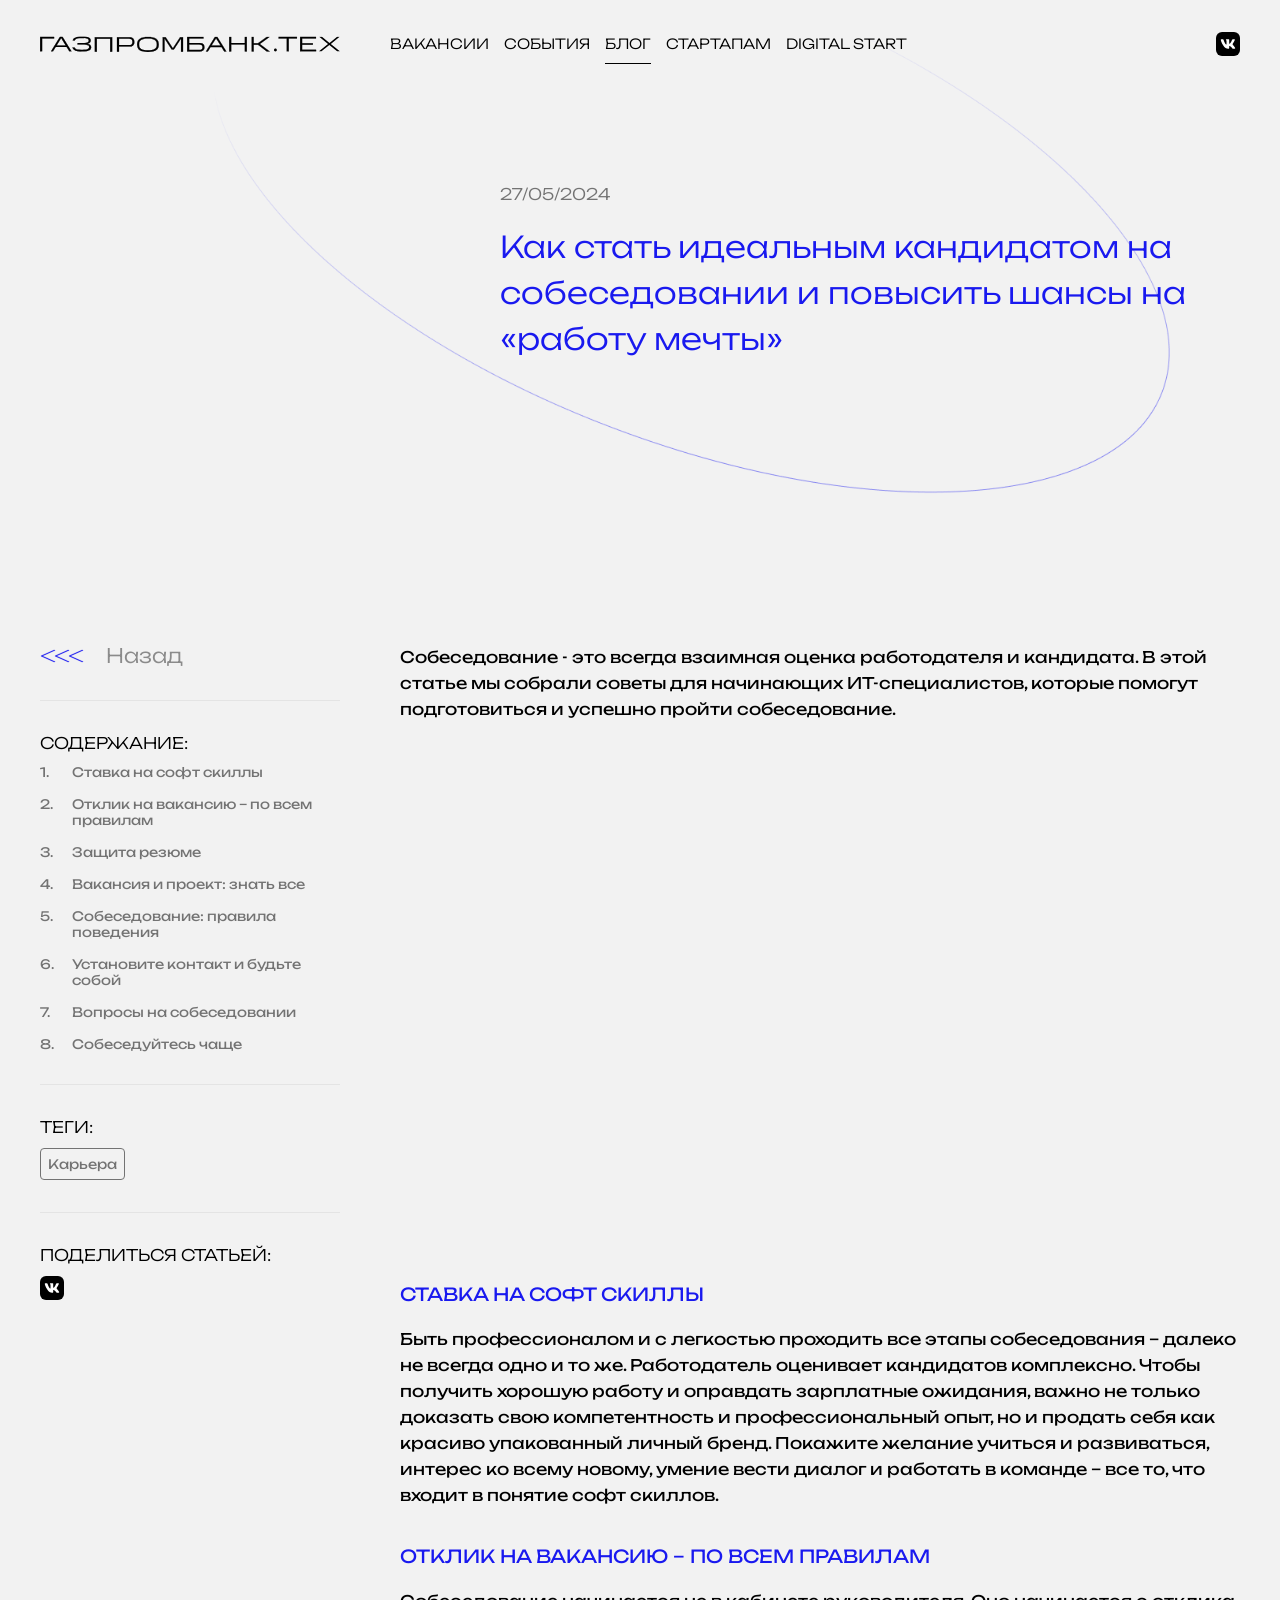
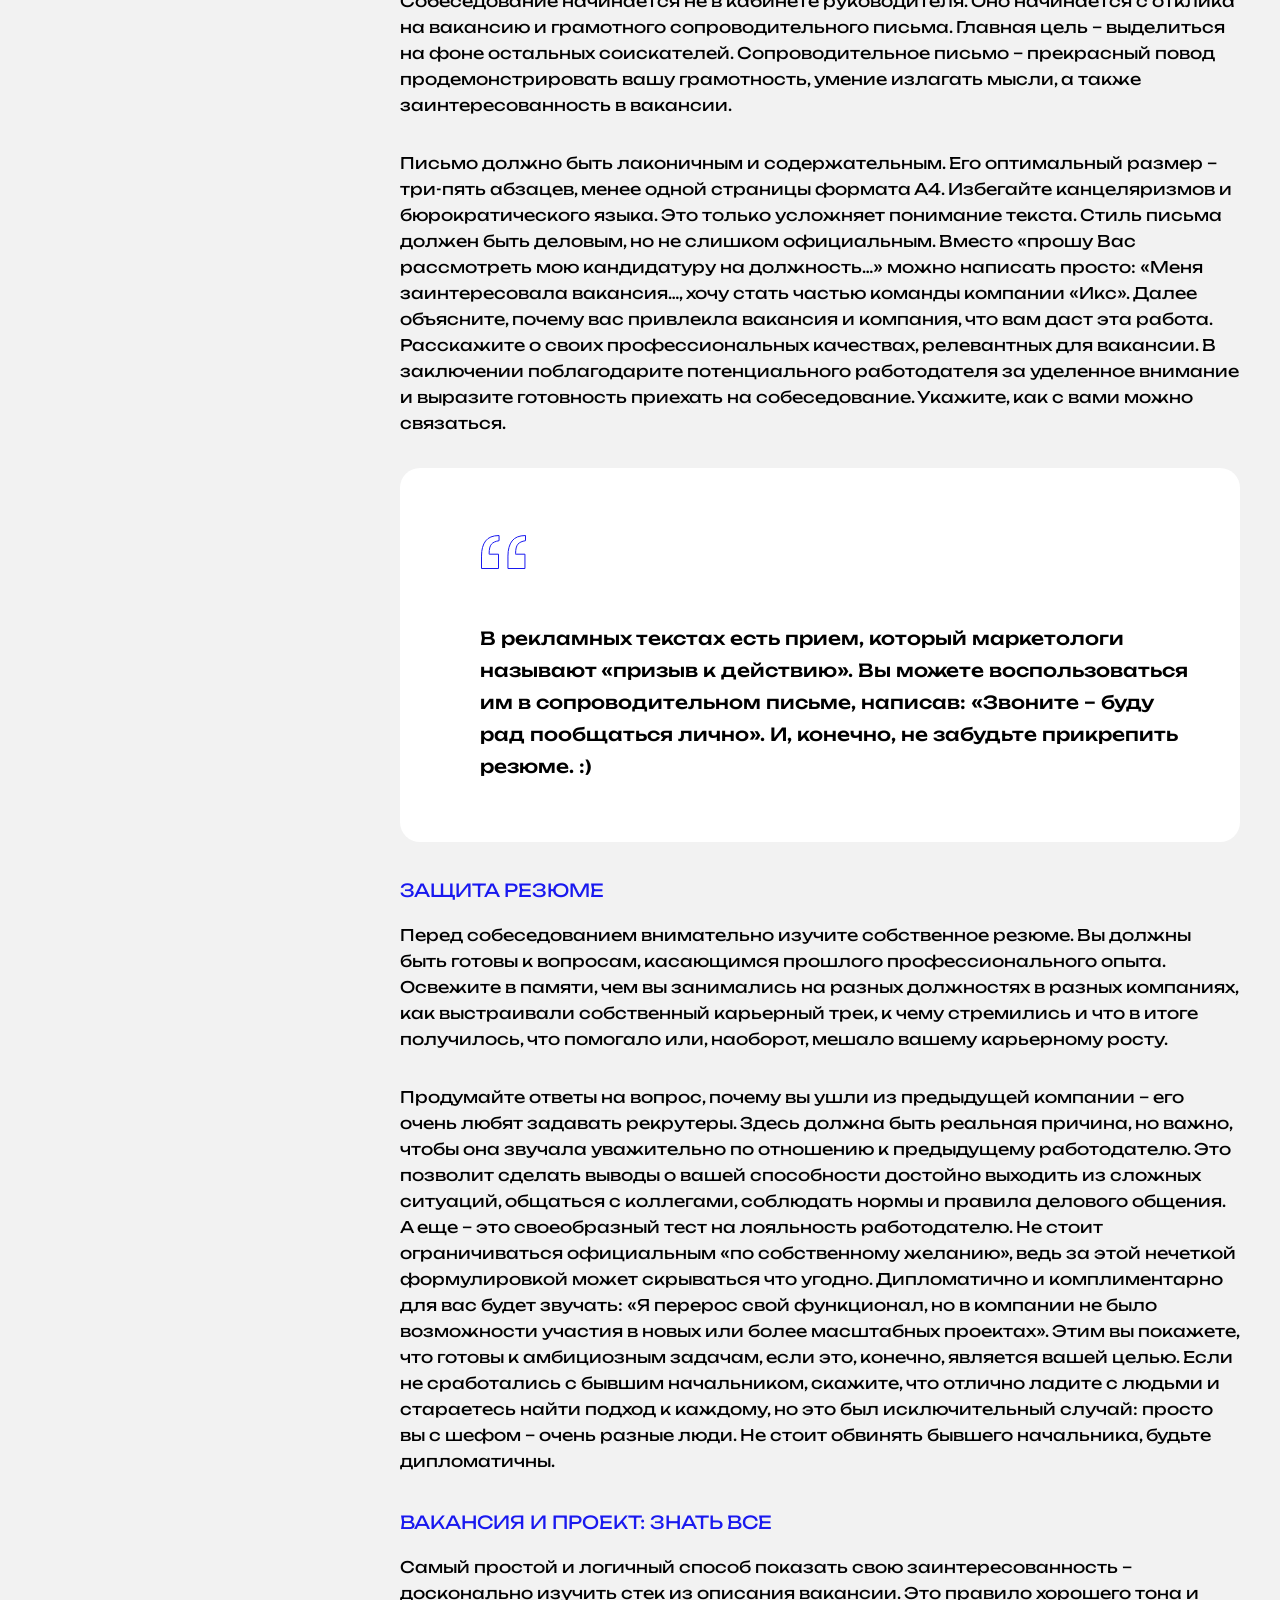
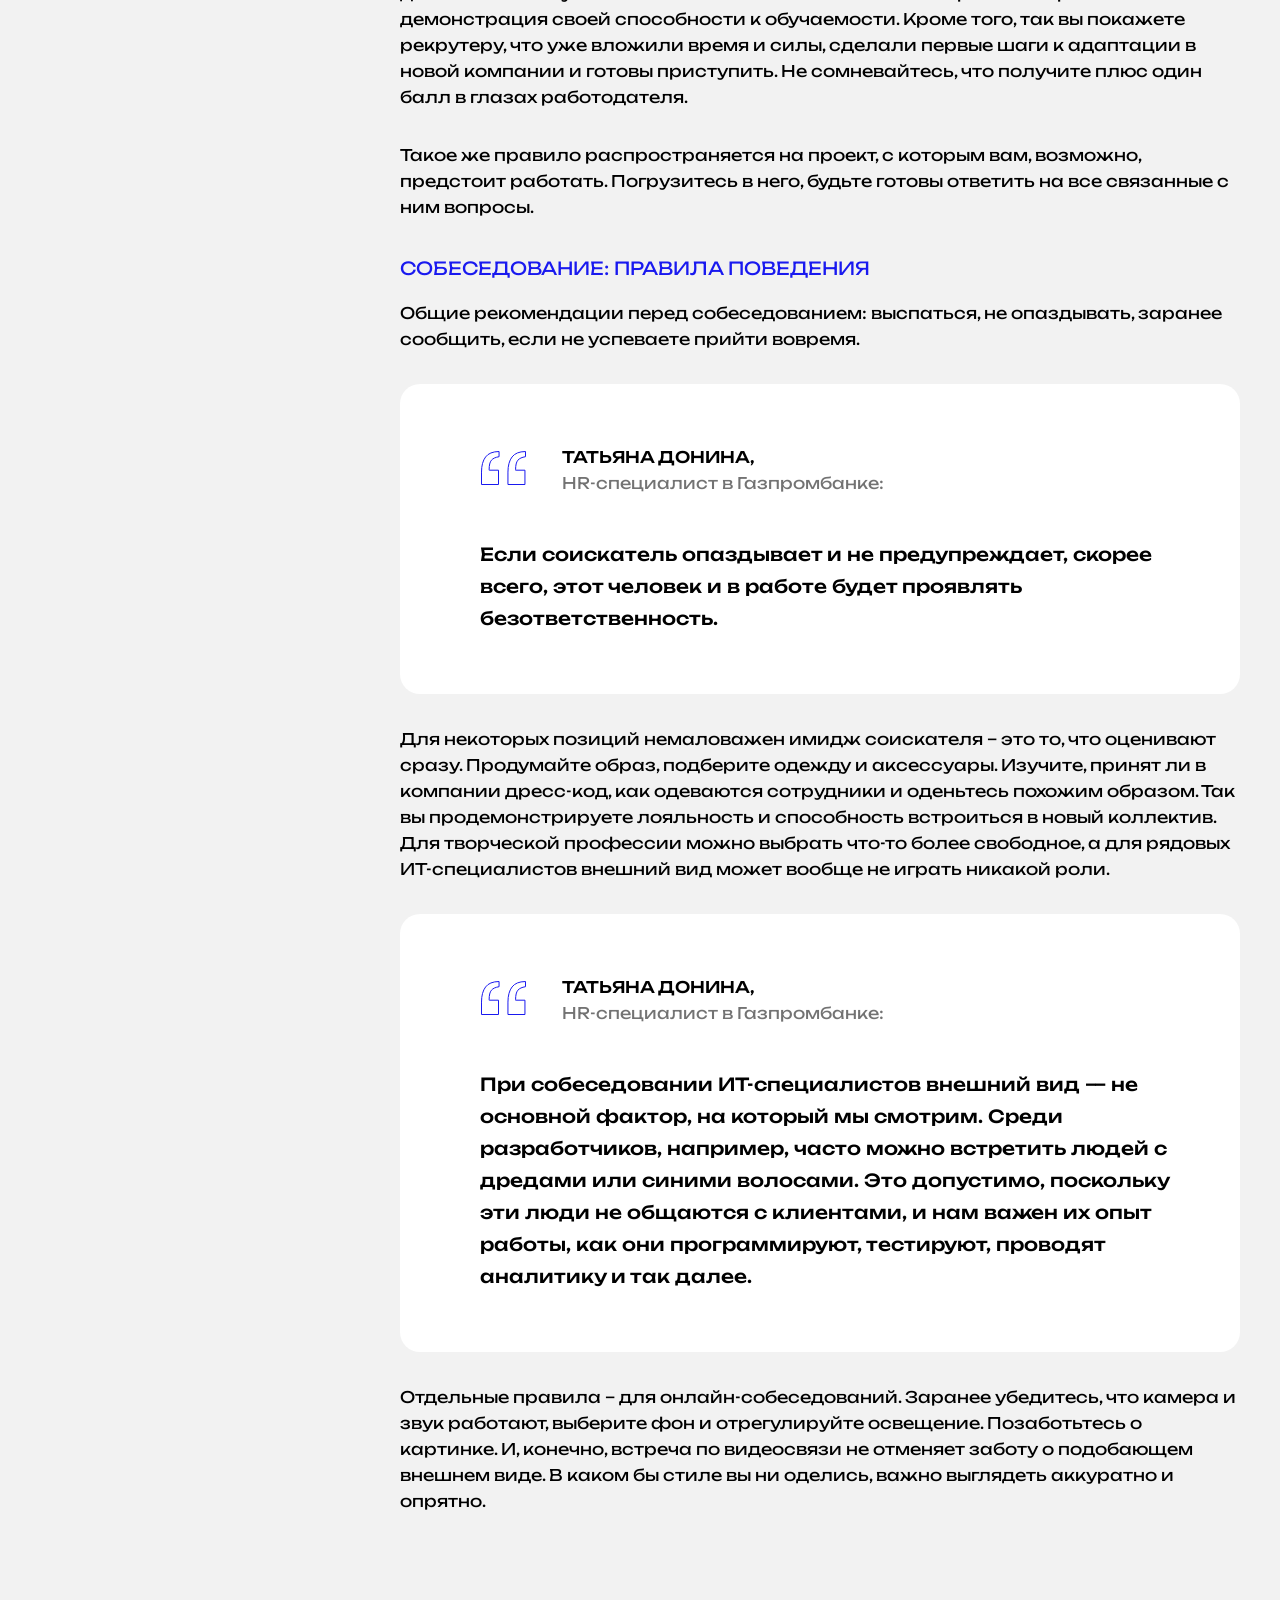
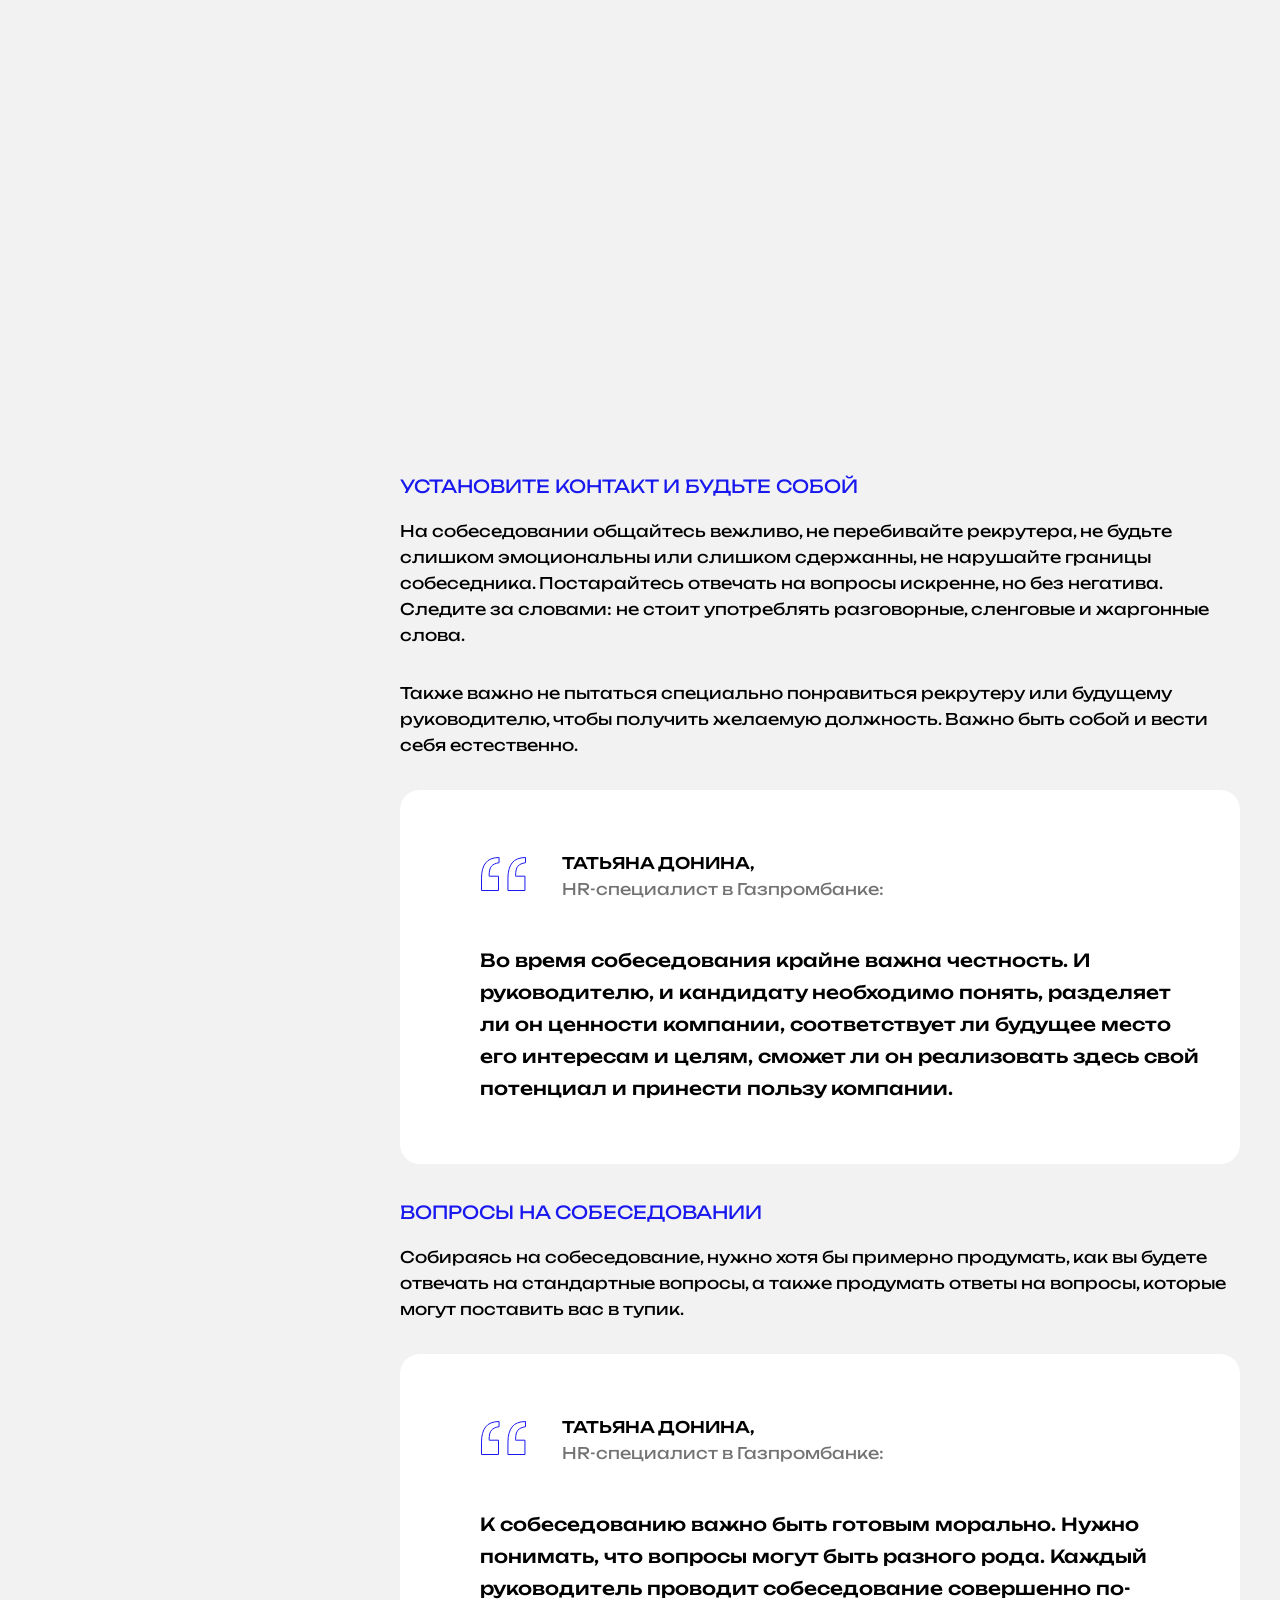
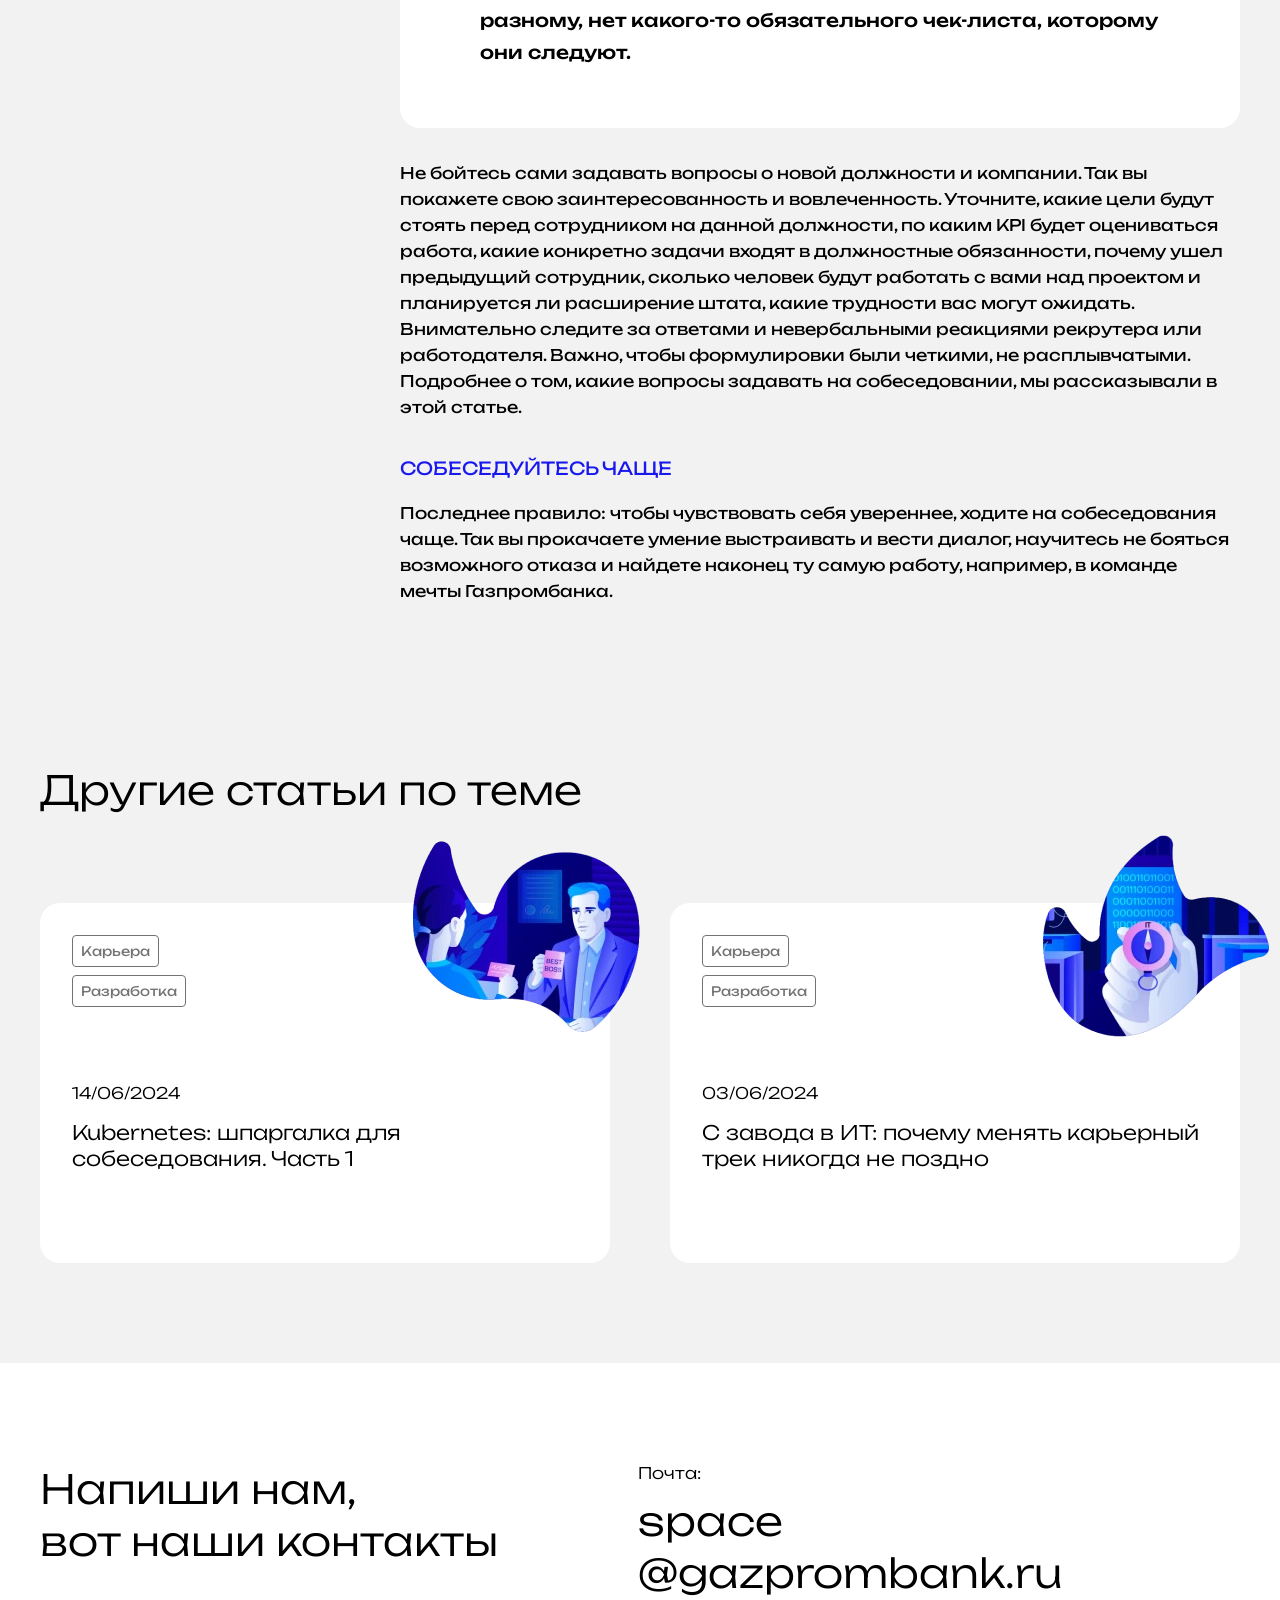
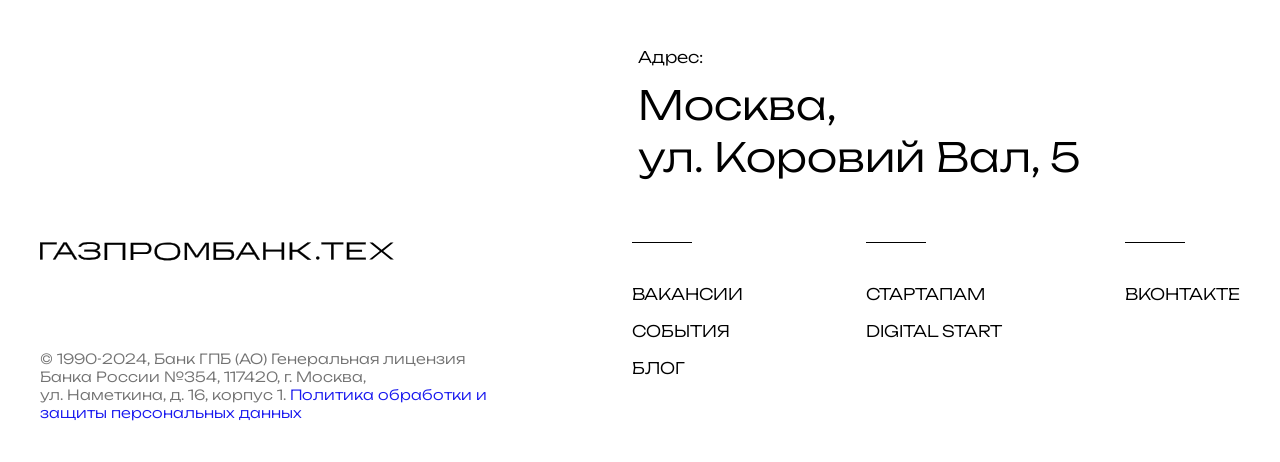
==== article.html @ f8b98b83 "first commit" ====
<!DOCTYPE html>
<html lang="ru">

<head>
  <meta charset="UTF-8">
  <meta name="viewport" content="width=device-width, initial-scale=1.0">
  <meta http-equiv="X-UA-Compatible" content="ie=edge">
  <link rel="stylesheet" href="css/style.css">
  <link rel="icon" type="image/png" href="favicon/favicon-96x96.png" sizes="96x96" />
  <link rel="icon" type="image/svg+xml" href="favicon/favicon.svg" />
  <link rel="shortcut icon" href="favicon/favicon.ico" />
  <link rel="apple-touch-icon" sizes="180x180" href="favicon/apple-touch-icon.png" />
  <meta name="apple-mobile-web-app-title" content="MyWebSite" />
  <link rel="manifest" href="site.webmanifest" />
  <link rel="preload" href="fonts/Unbounded-Light.woff" as="font" crossorigin="anonymous">
  <link rel="preload" href="fonts/Unbounded-Light.woff2" as="font" crossorigin="anonymous">
  <link rel="preload" href="fonts/Unbounded-Medium.woff" as="font" crossorigin="anonymous">
  <link rel="preload" href="fonts/Unbounded-Medium.woff2" as="font" crossorigin="anonymous">
  <link rel="preload" href="fonts/Unbounded-Regular.woff" as="font" crossorigin="anonymous">
  <link rel="preload" href="fonts/Unbounded-Regular.woff2" as="font" crossorigin="anonymous">
  <title>Как стать идеальным кандидатом на собеседовании - Газпромбанк.Тех</title>
</head>

<body>
  <header class="header">
    <div class="container">
      <div class="header__wrapper">
        <a class="header__logo" href="#">
          <svg class="header__logo-icon" width="354" height="19" aria-hidden="true">
            <use xlink:href="images/sprite.svg#icon-logo-header"></use>
          </svg>
        </a>
        <button class="header__burger burger">
          <svg width="32" height="32" aria-hidden="true">
            <use xlink:href="images/sprite.svg#icon-burger"></use>
          </svg>
        </button>
        <nav class="main-nav">
          <ul class="main-nav__list">
            <li class="main-nav__item">
              <a class="main-nav__link" href="#">Вакансии</a>
            </li>
            <li class="main-nav__item">
              <a class="main-nav__link" href="#">события</a>
            </li>
            <li class="main-nav__item">
              <a class="main-nav__link main-nav__link--active" href="index.html">блог</a>
            </li>
            <li class="main-nav__item">
              <a class="main-nav__link" href="#">стартапам</a>
            </li>
            <li class="main-nav__item">
              <a class="main-nav__link" href="#">digital start</a>
            </li>
          </ul>
        </nav>
        <ul class="header__social">
          <li class="header__social-item">
            <a class="header__social-link" href="#" aria-label="Ссылка на VK">
              <svg width="24" height="24" aria-hidden="true">
                <use xlink:href="images/sprite.svg#icon-vk"></use>
              </svg>
            </a>
          </li>
        </ul>
      </div>
    </div>
  </header>
  <main>
    <section class="article-hero">
      <div class="article-hero__decor">
        <picture>
          <source media="(max-width: 767px)" srcset="images/article-decor-mobile.png">
          <source media="(max-width: 1023px)" srcset="images/article-decor-tablet.png">
          <img class="article-hero__decor-img" src="images/article-decor.png" width="1214" height="577"
            alt="Декоративный элемент">
        </picture>
      </div>
      <div class="container">
        <div class="article-hero__wrapper">
          <a class="article-hero__back link-back" href="#">
            <svg class="link-back__icon" width="46" height="14" aria-hidden="true">
              <use xlink:href="images/sprite.svg#icon-arrow-left"></use>
            </svg>
            <span class="link-back__text">Назад</span>
          </a>
          <div class="article-hero__picture">
            <picture>
              <source type="image/webp" media="(max-width: 767px)"
                srcset="images/article-hero-mobile.webp 1x, images/article-hero-mobile@2x.webp 2x">
              <source type="image/webp" media="(max-width: 1023px)"
                srcset="images/article-hero-tablet.webp 1x, images/article-hero-tablet@2x.webp 2x">
              <source type="image/webp" srcset="images/article-hero.webp 1x, images/article-hero@2x.webp 2x">
              <source media="(max-width: 767px)"
                srcset="images/article-hero-mobile.png 1x, images/article-hero-mobile@2x.png 2x">
              <source media="(max-width: 1023px)"
                srcset="images/article-hero-tablet.png 1x, images/article-hero-tablet@2x.png 2x">
              <img class="article-hero__img" src="images/article-hero.png" srcset="images/article-hero@2x.png 2x"
                height="440" width="440" alt="Иллюстрация новости">
            </picture>
          </div>
          <div class="article-hero__info">
            <span class="article-hero__date">27/05/2024</span>
            <h1 class="article-hero__title">Как стать идеальным кандидатом на собеседовании и повысить шансы на «работу
              мечты»</h1>
          </div>
        </div>
      </div>
    </section>
    <section class="article">
      <h2 class="visually-hidden">Как стать идеальным кандидатом на собеседовании и повысить шансы на «работу мечты»
      </h2>
      <div class="container">
        <div class="article__wrapper">
          <aside class="article-aside">
            <a class="article-aside__back link-back" href="index.html">
              <svg class="link-back__icon" width="46" height="14" aria-hidden="true">
                <use xlink:href="images/sprite.svg#icon-arrow-left"></use>
              </svg>
              <span class="link-back__text">Назад</span>
            </a>
            <h2 class="article-aside__title article-aside__title--tablet-none">Содержание:</h2>
            <ul class="article-aside__list">
              <li class="article-aside__item">
                <a href="#soft-skills" class="article-aside__link">Ставка на софт скиллы</a>
              </li>
              <li class="article-aside__item">
                <a href="#response" class="article-aside__link">Отклик на вакансию – по всем правилам</a>
              </li>
              <li class="article-aside__item">
                <a href="#resume" class="article-aside__link">Защита резюме</a>
              </li>
              <li class="article-aside__item">
                <a href="#vacancy" class="article-aside__link">Вакансия и проект: знать все</a>
              </li>
              <li class="article-aside__item">
                <a href="#interview" class="article-aside__link">Собеседование: правила поведения</a>
              </li>
              <li class="article-aside__item">
                <a href="#contact" class="article-aside__link">Установите контакт и будьте собой</a>
              </li>
              <li class="article-aside__item">
                <a href="#questions" class="article-aside__link">Вопросы на собеседовании</a>
              </li>
              <li class="article-aside__item">
                <a href="#more" class="article-aside__link">Собеседуйтесь чаще</a>
              </li>
            </ul>
            <div class="article-aside__inner">
              <h2 class="article-aside__title">ТЕГИ:</h2>
              <ul class="article-aside__tags">
                <li class="article-aside__tag-item">
                  <span class="article-aside__tag">Карьера</span>
                </li>
              </ul>
            </div>
            <div class="article-aside__inner">
              <h2 class="article-aside__title">ПОДЕЛИТЬСЯ СТАТЬЕЙ:</h2>
              <ul class="article-aside__social">
                <li class="article-aside__social-item">
                  <a href="#" class="article-aside__social-link" aria-label="Ссылка на ВК">
                    <svg width="24" height="24" aria-hidden="true">
                      <use xlink:href="images/sprite.svg#icon-vk"></use>
                    </svg>
                  </a>
                </li>
              </ul>
            </div>
          </aside>
          <div class="article__text-block">
            <p class="article__text">Собеседование - это всегда взаимная оценка работодателя и кандидата. В этой статье
              мы собрали советы для начинающих ИТ-специалистов, которые помогут подготовиться и успешно пройти
              собеседование.</p>
            <picture>
              <source media="(max-width: 767px)"
                srcset="images/article-img-1-mobile.jpg 1x, images/article-img-1-mobile@2x.jpg 2x">
              <source media="(max-width: 1023px)"
                srcset="images/article-img-1-tablet.jpg 1x, images/article-img-1-tablet@2x.jpg 2x">
              <img class="article__img" src="images/article-img-1.jpg" srcset="images/article-img-1@2x.jpg 2x"
                height="820" width="440" alt="Иллюстрация новости">
            </picture>
            <h2 class="article__heading" id="soft-skills">Ставка на софт скиллы</h2>
            <p class="article__text">Быть профессионалом и с легкостью проходить все этапы собеседования – далеко не
              всегда одно и то же. Работодатель оценивает кандидатов комплексно. Чтобы получить хорошую работу и
              оправдать зарплатные ожидания, важно не только доказать свою компетентность и профессиональный опыт, но и
              продать себя как красиво упакованный личный бренд. Покажите желание учиться и развиваться, интерес ко
              всему новому, умение вести диалог и работать в команде – все то, что входит в понятие софт скиллов.</p>
            <h2 class="article__heading" id="response">Отклик на вакансию – по всем правилам</h2>
            <p class="article__text">Собеседование начинается не в кабинете руководителя. Оно начинается с отклика на
              вакансию и грамотного сопроводительного письма. Главная цель – выделиться на фоне остальных соискателей.
              Сопроводительное письмо – прекрасный повод продемонстрировать вашу грамотность, умение излагать мысли, а
              также заинтересованность в вакансии.</p>
            <p class="article__text">Письмо должно быть лаконичным и содержательным. Его оптимальный размер – три-пять
              абзацев, менее одной страницы формата А4. Избегайте канцеляризмов и бюрократического языка. Это только
              усложняет понимание текста. Стиль письма должен быть деловым, но не слишком официальным. Вместо «прошу Вас
              рассмотреть мою кандидатуру на должность…» можно написать просто: «Меня заинтересовала вакансия…, хочу
              стать частью команды компании «Икс». Далее объясните, почему вас привлекла вакансия и компания, что вам
              даст эта работа. Расскажите о своих профессиональных качествах, релевантных для вакансии. В заключении
              поблагодарите потенциального работодателя за уделенное внимание и выразите готовность приехать на
              собеседование. Укажите, как с вами можно связаться.</p>
            <blockquote class="article__blockquote">
              <div class="article__blockquote-inner">
                <svg class="article__blockquote-icon" width="48" height="48" aria-hidden="true">
                  <use xlink:href="images/sprite.svg#icon-quote"></use>
                </svg>
              </div>
              <p class="article__blockquote-text">В рекламных текстах есть прием, который маркетологи называют «призыв к
                действию». Вы можете воспользоваться им в сопроводительном письме, написав: «Звоните – буду рад
                пообщаться лично». И, конечно, не забудьте прикрепить резюме. :)</p>
            </blockquote>
            <h2 class="article__heading" id="resume">Защита резюме</h2>
            <p class="article__text">Перед собеседованием внимательно изучите собственное резюме. Вы должны быть готовы
              к вопросам, касающимся прошлого профессионального опыта. Освежите в памяти, чем вы занимались на разных
              должностях в разных компаниях, как выстраивали собственный карьерный трек, к чему стремились и что в итоге
              получилось, что помогало или, наоборот, мешало вашему карьерному росту.</p>
            <p class="article__text">Продумайте ответы на вопрос, почему вы ушли из предыдущей компании – его очень
              любят задавать рекрутеры. Здесь должна быть реальная причина, но важно, чтобы она звучала уважительно по
              отношению к предыдущему работодателю. Это позволит сделать выводы о вашей способности достойно выходить из
              сложных ситуаций, общаться с коллегами, соблюдать нормы и правила делового общения. А еще – это
              своеобразный тест на лояльность работодателю. Не стоит ограничиваться официальным «по собственному
              желанию», ведь за этой нечеткой формулировкой может скрываться что угодно. Дипломатично и комплиментарно
              для вас будет звучать: «Я перерос свой функционал, но в компании не было возможности участия в новых или
              более масштабных проектах». Этим вы покажете, что готовы к амбициозным задачам, если это, конечно,
              является вашей целью. Если не сработались с бывшим начальником, скажите, что отлично ладите с людьми и
              стараетесь найти подход к каждому, но это был исключительный случай: просто вы с шефом – очень разные
              люди. Не стоит обвинять бывшего начальника, будьте дипломатичны.</p>
            <h2 class="article__heading" id="vacancy">Вакансия и проект: знать все</h2>
            <p class="article__text">Самый простой и логичный способ показать свою заинтересованность – досконально
              изучить стек из описания вакансии. Это правило хорошего тона и демонстрация своей способности к
              обучаемости. Кроме того, так вы покажете рекрутеру, что уже вложили время и силы, сделали первые шаги к
              адаптации в новой компании и готовы приступить. Не сомневайтесь, что получите плюс один балл в глазах
              работодателя.</p>
            <p class="article__text">Такое же правило распространяется на проект, с которым вам, возможно, предстоит
              работать. Погрузитесь в него, будьте готовы ответить на все связанные с ним вопросы.</p>
            <h2 class="article__heading" id="interview">Собеседование: правила поведения</h2>
            <p class="article__text">Общие рекомендации перед собеседованием: выспаться, не опаздывать, заранее
              сообщить, если не успеваете прийти вовремя.</p>
            <blockquote class="article__blockquote">
              <div class="article__blockquote-inner">
                <svg class="article__blockquote-icon" width="48" height="48" aria-hidden="true">
                  <use xlink:href="images/sprite.svg#icon-quote"></use>
                </svg>
                <h3 class="article__blockquote-name">ТАТЬЯНА ДОНИНА,</h3>
                <span class="article__blockquote-position">HR-специалист в Газпромбанке:</span>
              </div>
              <p class="article__blockquote-text">Если соискатель опаздывает и не предупреждает, скорее всего, этот
                человек и в работе будет проявлять безответственность.</p>
            </blockquote>
            <p class="article__text">Для некоторых позиций немаловажен имидж соискателя – это то, что оценивают сразу.
              Продумайте образ, подберите одежду и аксессуары. Изучите, принят ли в компании дресс-код, как одеваются
              сотрудники и оденьтесь похожим образом. Так вы продемонстрируете лояльность и способность встроиться в
              новый коллектив. Для творческой профессии можно выбрать что-то более свободное, а для рядовых
              ИТ-специалистов внешний вид может вообще не играть никакой роли.</p>
            <blockquote class="article__blockquote">
              <div class="article__blockquote-inner">
                <svg class="article__blockquote-icon" width="48" height="48" aria-hidden="true">
                  <use xlink:href="images/sprite.svg#icon-quote"></use>
                </svg>
                <h3 class="article__blockquote-name">ТАТЬЯНА ДОНИНА,</h3>
                <span class="article__blockquote-position">HR-специалист в Газпромбанке:</span>
              </div>
              <p class="article__blockquote-text">При собеседовании ИТ-специалистов внешний вид — не основной фактор, на
                который мы смотрим. Среди разработчиков, например, часто можно встретить людей с дредами или синими
                волосами. Это допустимо, поскольку эти люди не общаются с клиентами, и нам важен их опыт работы, как они
                программируют, тестируют, проводят аналитику и так далее.</p>
            </blockquote>
            <p class="article__text">Отдельные правила – для онлайн-собеседований. Заранее убедитесь, что камера и звук
              работают, выберите фон и отрегулируйте освещение. Позаботьтесь о картинке. И, конечно, встреча по
              видеосвязи не отменяет заботу о подобающем внешнем виде. В каком бы стиле вы ни оделись, важно выглядеть
              аккуратно и опрятно.</p>
            <picture>
              <source media="(max-width: 767px)"
                srcset="images/article-img-2-mobile.jpg 1x, images/article-img-2-mobile@2x.jpg 2x">
              <source media="(max-width: 1023px)"
                srcset="images/article-img-2-tablet.jpg 1x, images/article-img-2-tablet@2x.jpg 2x">
              <img class="article__img" src="images/article-img-2.jpg" srcset="images/article-img-2@2x.jpg 2x"
                height="820" width="440" alt="Иллюстрация новости">
            </picture>
            <h2 class="article__heading" id="contact">Установите контакт и будьте собой</h2>
            <p class="article__text">На собеседовании общайтесь вежливо, не перебивайте рекрутера, не будьте слишком
              эмоциональны или слишком сдержанны, не нарушайте границы собеседника. Постарайтесь отвечать на вопросы
              искренне, но без негатива. Следите за словами: не стоит употреблять разговорные, сленговые и жаргонные
              слова.</p>
            <p class="article__text">Также важно не пытаться специально понравиться рекрутеру или будущему руководителю,
              чтобы получить желаемую должность. Важно быть собой и вести себя естественно.</p>
            <blockquote class="article__blockquote">
              <div class="article__blockquote-inner">
                <svg class="article__blockquote-icon" width="48" height="48" aria-hidden="true">
                  <use xlink:href="images/sprite.svg#icon-quote"></use>
                </svg>
                <h3 class="article__blockquote-name">ТАТЬЯНА ДОНИНА,</h3>
                <span class="article__blockquote-position">HR-специалист в Газпромбанке:</span>
              </div>
              <p class="article__blockquote-text">Во время собеседования крайне важна честность. И руководителю, и
                кандидату необходимо понять, разделяет ли он ценности компании, соответствует ли будущее место его
                интересам и целям, сможет ли он реализовать здесь свой потенциал и принести пользу компании.</p>
            </blockquote>
            <h2 class="article__heading" id="questions">Вопросы на собеседовании</h2>
            <p class="article__text">Собираясь на собеседование, нужно хотя бы примерно продумать, как вы будете
              отвечать на стандартные вопросы, а также продумать ответы на вопросы, которые могут поставить вас в тупик.
            </p>
            <blockquote class="article__blockquote">
              <div class="article__blockquote-inner">
                <svg class="article__blockquote-icon" width="48" height="48" aria-hidden="true">
                  <use xlink:href="images/sprite.svg#icon-quote"></use>
                </svg>
                <h3 class="article__blockquote-name">ТАТЬЯНА ДОНИНА,</h3>
                <span class="article__blockquote-position">HR-специалист в Газпромбанке:</span>
              </div>
              <p class="article__blockquote-text">К собеседованию важно быть готовым морально. Нужно понимать, что
                вопросы могут быть разного рода. Каждый руководитель проводит собеседование совершенно по-разному, нет
                какого-то обязательного чек-листа, которому они следуют.</p>
            </blockquote>
            <p class="article__text">Не бойтесь сами задавать вопросы о новой должности и компании. Так вы покажете свою
              заинтересованность и вовлеченность. Уточните, какие цели будут стоять перед сотрудником на данной
              должности, по каким KPI будет оцениваться работа, какие конкретно задачи входят в должностные обязанности,
              почему ушел предыдущий сотрудник, сколько человек будут работать с вами над проектом и планируется ли
              расширение штата, какие трудности вас могут ожидать. Внимательно следите за ответами и невербальными
              реакциями рекрутера или работодателя. Важно, чтобы формулировки были четкими, не расплывчатыми. Подробнее
              о том, какие вопросы задавать на собеседовании, мы рассказывали в этой статье.</p>
            <h2 class="article__heading" id="more">СОБЕСЕДУЙТЕСЬ ЧАЩЕ</h2>
            <p class="article__text">Последнее правило: чтобы чувствовать себя увереннее, ходите на собеседования чаще.
              Так вы прокачаете умение выстраивать и вести диалог, научитесь не бояться возможного отказа и найдете
              наконец ту самую работу, например, в команде мечты Газпромбанка.</p>
          </div>
        </div>
      </div>
    </section>
    <section class="see-more">
      <div class="container">
        <h2 class="see-more__title">Другие статьи по теме</h2>
        <ul class="see-more__list">
          <li class="see-more__item">
            <div class="news-card">
              <picture>
                <source type="image/webp" media="(max-width: 767px)"
                  srcset="images/blog-img-mob-1.webp 1x, images/blog-img-mob-1@2x.webp 2x">
                <source type="image/webp" media="(max-width: 1023px)"
                  srcset="images/blog-img-tablet-1.webp 1x, images/blog-img-tablet-1@2x.webp 2x">
                <source type="image/webp" srcset="images/blog-img-1.webp 1x, images/blog-img-1@2x.webp 2x">
                <source media="(max-width: 767px)"
                  srcset="images/blog-img-mob-1.png 1x, images/blog-img-mob-1@2x.png 2x">
                <source media="(max-width: 1023px)"
                  srcset="images/blog-img-tablet-1.png 1x, images/blog-img-tablet-1@2x.png 2x">
                <img class="news-card__img" src="images/blog-img-1.png" srcset="images/blog-img-1@2x.png 2x" width="228"
                  height="228" alt="">
              </picture>
              <ul class="news-card__tags">
                <li class="news-card__tag">Карьера</li>
                <li class="news-card__tag">Разработка</li>
              </ul>
              <div class="news-card__content">
                <p class="news-card__date">14/06/2024</p>
                <a href="#" class="news-card__title">Kubernetes: шпаргалка для собеседования. Часть&nbsp;1</a>
              </div>
            </div>
          </li>
          <li class="see-more__item">
            <div class="news-card news-card--top">
              <picture>
                <source type="image/webp" media="(max-width: 767px)"
                  srcset="images/blog-img-mob-2.webp 1x, images/blog-img-mob-2@2x.webp 2x">
                <source type="image/webp" media="(max-width: 1023px)"
                  srcset="images/blog-img-tablet-2.webp 1x, images/blog-img-tablet-2@2x.webp 2x">
                <source type="image/webp" srcset="images/blog-img-2.webp 1x, images/blog-img-2@2x.webp 2x">
                <source media="(max-width: 767px)"
                  srcset="images/blog-img-mob-2.png 1x, images/blog-img-mob-2@2x.png 2x">
                <source media="(max-width: 1023px)"
                  srcset="images/blog-img-tablet-2.png 1x, images/blog-img-tablet-2@2x.png 2x">
                <img class="news-card__img" src="images/blog-img-2.png" srcset="images/blog-img-2@2x.png 2x" width="228"
                  height="228" alt="">
              </picture>
              <ul class="news-card__tags">
                <li class="news-card__tag">Карьера</li>
                <li class="news-card__tag">Разработка</li>
              </ul>
              <div class="news-card__content">
                <p class="news-card__date">03/06/2024</p>
                <a href="#" class="news-card__title">С&nbsp;завода в&nbsp;ИТ: почему менять карьерный трек никогда не&nbsp;поздно</a>
              </div>
            </div>
          </li>
          <li class="see-more__item see-more__item--desktop">
            <div class="news-card">
              <picture>
                <source type="image/webp" srcset="images/blog-img-7.webp 1x, images/blog-img-7@2x.webp 2x">
                <img class="news-card__img" src="images/blog-img-7.png" srcset="images/blog-img-7@2x.png 2x" width="228"
                  height="228" alt="">
              </picture>
              <ul class="news-card__tags">
                <li class="news-card__tag">Карьера</li>
              </ul>
              <div class="news-card__content">
                <p class="news-card__date">24/04/2024</p>
                <a href="#" class="news-card__title">Проект Alumni; Как в&nbsp;Газпромбанке создали клуб бывших сотрудников</a>
              </div>
            </div>
          </li>
        </ul>
      </div>
    </section>
  </main>
  <footer class="footer">
    <div class="container">
      <div class="footer__columns">
        <div class="footer__column">
          <h2 class="footer__title">Напиши нам, вот&nbsp;наши контакты</h2>
        </div>
        <div class="footer__column">
          <div class="footer__contacts">
            <span class="footer__contacts-title">Почта:</span>
            <a class="footer__contacts-link" href="#">space @gazprombank.ru</a>
          </div>
          <div class="footer__contacts">
            <span class="footer__contacts-title">Адрес:</span>
            <a class="footer__contacts-link" href="#">Москва, ул.&nbsp;Коровий Вал, 5</a>
          </div>
        </div>
      </div>
      <div class="footer__columns">
        <div class="footer__column">
          <a class="footer__logo" href="#">
            <svg class="footer__logo-icon" width="354" height="19" aria-hidden="true">
              <use xlink:href="images/sprite.svg#icon-logo-header"></use>
            </svg>
          </a>
          <p class="footer__copyright">© 1990-2024, Банк ГПБ (АО) Генеральная лицензия Банка России №354, 117420, г.
            Москва, ул.&nbsp;Наметкина, д. 16, корпус 1. <a href="#" class="footer__copyright-link">Политика обработки и
              защиты персональных данных</a>
          </p>
        </div>
        <div class="footer__column">
          <div class="footer__navigation">
            <div class="footer__navigation-block">
              <a href="#" class="footer__navigation-link">Вакансии</a>
              <a href="#" class="footer__navigation-link">События</a>
              <a href="#" class="footer__navigation-link">Блог</a>
            </div>
            <div class="footer__navigation-block">
              <a href="#" class="footer__navigation-link">Стартапам</a>
              <a href="#" class="footer__navigation-link">Digital start</a>
            </div>
            <div class="footer__navigation-block">
              <a href="#" class="footer__navigation-link">Вконтакте</a>
            </div>
          </div>
        </div>
      </div>
    </div>
  </footer>
</body>

</html>
---- css/style.css ----
/* Global */
/* ------------------------------------ */
/*! normalize.css v8.0.1 | MIT License | github.com/necolas/normalize.css */
/* Document
  ========================================================================== */
/**
 * 1. Correct the line height in all browsers.
 * 2. Prevent adjustments of font size after orientation changes in iOS.
 */
html {
  line-height: 1.15; /* 1 */
  -webkit-text-size-adjust: 100%; /* 2 */
}

/* Sections
  ========================================================================== */
/**
* Remove the margin in all browsers.
*/
body {
  margin: 0;
}

/**
* Render the `main` element consistently in IE.
*/
main {
  display: block;
}

/**
* Correct the font size and margin on `h1` elements within `section` and
* `article` contexts in Chrome, Firefox, and Safari.
*/
h1 {
  margin: 0.67em 0;
  font-size: 2em;
}

/* Grouping content
  ========================================================================== */
/**
* 1. Add the correct box sizing in Firefox.
* 2. Show the overflow in Edge and IE.
*/
hr {
  box-sizing: content-box; /* 1 */
  height: 0; /* 1 */
  overflow: visible; /* 2 */
}

/**
* 1. Correct the inheritance and scaling of font size in all browsers.
* 2. Correct the odd `em` font sizing in all browsers.
*/
pre {
  font-size: 1em; /* 2 */
  font-family: monospace, monospace; /* 1 */
}

/* Text-level semantics
  ========================================================================== */
/**
* Remove the gray background on active links in IE 10.
*/
a {
  background-color: transparent;
}

/**
* 1. Remove the bottom border in Chrome 57-
* 2. Add the correct text decoration in Chrome, Edge, IE, Opera, and Safari.
*/
abbr[title] {
  text-decoration: underline; /* 2 */
  -webkit-text-decoration: underline dotted;
          text-decoration: underline dotted; /* 2 */
  border-bottom: none; /* 1 */
}

/**
* Add the correct font weight in Chrome, Edge, and Safari.
*/
b,
strong {
  font-weight: bolder;
}

/**
* 1. Correct the inheritance and scaling of font size in all browsers.
* 2. Correct the odd `em` font sizing in all browsers.
*/
code,
kbd,
samp {
  font-size: 1em; /* 2 */
  font-family: monospace, monospace; /* 1 */
}

/**
* Add the correct font size in all browsers.
*/
small {
  font-size: 80%;
}

/**
* Prevent `sub` and `sup` elements from affecting the line height in
* all browsers.
*/
sub,
sup {
  position: relative;
  font-size: 75%;
  line-height: 0;
  vertical-align: baseline;
}

sub {
  bottom: -0.25em;
}

sup {
  top: -0.5em;
}

/* Embedded content
  ========================================================================== */
/**
* Remove the border on images inside links in IE 10.
*/
img {
  border-style: none;
}

/* Forms
  ========================================================================== */
/**
* 1. Change the font styles in all browsers.
* 2. Remove the margin in Firefox and Safari.
*/
button,
input,
optgroup,
select,
textarea {
  margin: 0; /* 2 */
  font-size: 100%; /* 1 */
  line-height: 1.15; /* 1 */
  font-family: inherit; /* 1 */
}

/**
* Show the overflow in IE.
* 1. Show the overflow in Edge.
*/
button,
input {
  /* 1 */
  overflow: visible;
}

/**
* Remove the inheritance of text transform in Edge, Firefox, and IE.
* 1. Remove the inheritance of text transform in Firefox.
*/
button,
select {
  /* 1 */
  text-transform: none;
}

/**
* Correct the inability to style clickable types in iOS and Safari.
*/
button,
[type=button],
[type=reset],
[type=submit] {
  -webkit-appearance: button;
}

/**
* Remove the inner border and padding in Firefox.
*/
button::-moz-focus-inner,
[type=button]::-moz-focus-inner,
[type=reset]::-moz-focus-inner,
[type=submit]::-moz-focus-inner {
  padding: 0;
  border-style: none;
}

/**
* Restore the focus styles unset by the previous rule.
*/
button:-moz-focusring,
[type=button]:-moz-focusring,
[type=reset]:-moz-focusring,
[type=submit]:-moz-focusring {
  outline: 1px dotted ButtonText;
}

/**
* Correct the padding in Firefox.
*/
fieldset {
  padding: 0.35em 0.75em 0.625em;
}

/**
* 1. Correct the text wrapping in Edge and IE.
* 2. Correct the color inheritance from `fieldset` elements in IE.
* 3. Remove the padding so developers are not caught out when they zero out
*    `fieldset` elements in all browsers.
*/
legend {
  display: table; /* 1 */
  box-sizing: border-box; /* 1 */
  max-width: 100%; /* 1 */
  padding: 0; /* 3 */
  color: inherit; /* 2 */
  white-space: normal; /* 1 */
}

/**
* Add the correct vertical alignment in Chrome, Firefox, and Opera.
*/
progress {
  vertical-align: baseline;
}

/**
* Remove the default vertical scrollbar in IE 10+.
*/
textarea {
  overflow: auto;
}

/**
* 1. Add the correct box sizing in IE 10.
* 2. Remove the padding in IE 10.
*/
[type=checkbox],
[type=radio] {
  box-sizing: border-box; /* 1 */
  padding: 0; /* 2 */
}

/**
* Correct the cursor style of increment and decrement buttons in Chrome.
*/
[type=number]::-webkit-inner-spin-button,
[type=number]::-webkit-outer-spin-button {
  height: auto;
}

/**
* 1. Correct the odd appearance in Chrome and Safari.
* 2. Correct the outline style in Safari.
*/
[type=search] {
  outline-offset: -2px; /* 2 */
  -webkit-appearance: textfield; /* 1 */
}

/**
* Remove the inner padding in Chrome and Safari on macOS.
*/
[type=search]::-webkit-search-decoration {
  -webkit-appearance: none;
}

/**
* 1. Correct the inability to style clickable types in iOS and Safari.
* 2. Change font properties to `inherit` in Safari.
*/
::-webkit-file-upload-button {
  font: inherit; /* 2 */
  -webkit-appearance: button; /* 1 */
}

/* Interactive
  ========================================================================== */
/*
* Add the correct display in Edge, IE 10+, and Firefox.
*/
details {
  display: block;
}

/*
* Add the correct display in all browsers.
*/
summary {
  display: list-item;
}

/* Misc
  ========================================================================== */
/**
* Add the correct display in IE 10+.
*/
template {
  display: none;
}

/**
* Add the correct display in IE 10.
*/
[hidden] {
  display: none;
}

@font-face {
  font-family: "Unbounded";
  src: url("../fonts/Unbounded-Light.woff2") format("woff2"), url("../fonts/Unbounded-Light.woff") format("woff");
  font-weight: 300;
  font-style: normal;
  font-display: swap;
}
@font-face {
  font-family: "Unbounded";
  src: url("../fonts/Unbounded-Regular.woff2") format("woff2"), url("../fonts/Unbounded-Regular.woff") format("woff");
  font-weight: 400;
  font-style: normal;
  font-display: swap;
}
@font-face {
  font-family: "Unbounded";
  src: url("../fonts/Unbounded-Medium.woff2") format("woff2"), url("../fonts/Unbounded-Medium.woff") format("woff");
  font-weight: 500;
  font-style: normal;
  font-display: swap;
}
*,
*::after,
*::before {
  box-sizing: border-box;
}

html {
  scroll-behavior: smooth;
}

body {
  display: flex;
  flex-direction: column;
  min-height: 100vh;
  margin: 0;
  padding: 0;
  font-size: 16px;
  line-height: 24px;
  font-family: "Unbounded", "Arial", sans-serif;
  color: #000000;
  background-color: #F2F2F2;
}

main {
  flex-grow: 1;
}

img {
  display: block;
  height: auto;
  -o-object-fit: cover;
     object-fit: cover;
  max-width: 100%;
}

a {
  text-decoration: none;
}

textarea {
  resize: none;
}

.container {
  max-width: 1260px;
  margin: 0 auto;
  padding: 0 30px;
}
@media (max-width: 1023px) {
  .container {
    padding: 0 32px;
  }
}
@media (max-width: 767px) {
  .container {
    padding: 0 30px;
  }
}

.visually-hidden {
  position: absolute;
  width: 1px;
  height: 1px;
  margin: -1px;
  padding: 0;
  overflow: hidden;
  white-space: nowrap;
  border: 0;
  clip: rect(0 0 0 0);
  -webkit-clip-path: inset(100%);
          clip-path: inset(100%);
}

/* Blocks */
/* ------------------------------------ */
.link-back {
  display: flex;
  align-items: center;
  gap: 20px;
  font-size: 20px;
  line-height: 24px;
  font-weight: 300;
}
.link-back:focus-visible {
  outline: none;
}
.link-back:hover .link-back__text {
  color: #1919EF;
}
.link-back:focus-visible .link-back__text {
  color: #1919EF;
  outline: none;
}
.link-back__text {
  color: #8B8B8B;
  transition: color ease-in 0.3s;
}

.header {
  padding: 32px 0;
}
@media (max-width: 1023px) {
  .header {
    padding: 22px 0;
  }
}
@media (max-width: 767px) {
  .header {
    padding: 30px 0;
  }
}
.header__wrapper {
  display: flex;
  align-items: center;
}
.header__logo {
  display: flex;
  margin: 0 115px 0 0;
}
@media (max-width: 1300px) {
  .header__logo {
    margin: 0 50px 0 0;
  }
}
@media (max-width: 767px) {
  .header__logo {
    margin: 0 10px 0 0;
  }
}
.header__logo-icon {
  height: 19opx;
  width: 354px;
}
@media (max-width: 1300px) {
  .header__logo-icon {
    width: 300px;
  }
}
@media (max-width: 1023px) {
  .header__logo-icon {
    width: 354px;
    height: 18px;
  }
}
@media (max-width: 767px) {
  .header__logo-icon {
    width: 238px;
    height: 12px;
  }
}
.header__social {
  display: flex;
  align-items: center;
  gap: 15px;
  padding: 0;
  margin: 0 0 0 auto;
  list-style: none;
}
@media (max-width: 1023px) {
  .header__social {
    display: none;
  }
}
.header__social-link {
  display: flex;
  color: #000000;
  transition: color ease-in 0.3s;
}
.header__social-link:hover, .header__social-link:focus-visible {
  color: #737373;
}
@media (max-width: 1023px) {
  .header__burger {
    margin: 0 0 0 auto;
  }
}

.burger {
  display: none;
  border: none;
  background-color: transparent;
  padding: 0;
  height: 32px;
  width: 32px;
  align-items: center;
  justify-content: center;
  position: relative;
}
.burger::before {
  content: "";
  position: absolute;
  height: 42px;
  width: 42px;
  top: 50%;
  left: 50%;
  transform: translate(-50%, -50%);
}
@media (max-width: 1023px) {
  .burger {
    display: flex;
  }
}

.main-nav {
  margin: 0 20px 0 0;
}
@media (max-width: 1023px) {
  .main-nav {
    display: none;
  }
}
.main-nav__list {
  align-items: center;
  display: flex;
  gap: 32px;
  list-style: none;
  margin: 0;
  padding: 0;
}
@media (max-width: 1300px) {
  .main-nav__list {
    gap: 15px;
  }
}
.main-nav__link {
  color: #000000;
  display: flex;
  font-size: 16px;
  font-weight: 300;
  line-height: 20px;
  position: relative;
  text-transform: uppercase;
}
.main-nav__link:hover::after, .main-nav__link:focus-visible::after {
  opacity: 1;
}
.main-nav__link::after {
  content: "";
  position: absolute;
  bottom: -12px;
  left: 0;
  width: 100%;
  height: 1px;
  background-color: #000000;
  opacity: 0;
  transition: opacity ease-in 0.3s;
}
.main-nav__link--active::after {
  opacity: 1;
}
@media (max-width: 1300px) {
  .main-nav__link {
    font-size: 14px;
    line-height: 16px;
  }
}

.article-hero {
  padding: 76px 0 0;
  position: relative;
  margin: 0 0 100px 0;
}
@media (max-width: 1023px) {
  .article-hero {
    padding: 18px 0 0 0;
    margin: 0 0 32px 0;
  }
}
@media (max-width: 767px) {
  .article-hero {
    padding: 28px 0 0 0;
    margin: 0 0 24px 0;
  }
}
.article-hero__decor {
  display: flex;
  position: absolute;
  height: 100%;
  width: 100%;
  left: 0;
  top: 0;
  pointer-events: none;
}
.article-hero__decor-img {
  width: 1214px;
  height: 577px;
  position: absolute;
  left: 54%;
  transform: translate(-50%, -50%);
  top: 39%;
  z-index: -1;
}
@media (max-width: 1400px) {
  .article-hero__decor-img {
    width: calc(1214px - 20%);
    height: calc(577px - 20%);
    -o-object-fit: contain;
       object-fit: contain;
  }
}
@media (max-width: 1150px) {
  .article-hero__decor-img {
    width: calc(1214px - 30%);
    height: calc(577px - 30%);
  }
}
@media (max-width: 1023px) {
  .article-hero__decor-img {
    width: 984px;
    height: 478px;
    left: 46%;
    top: 28%;
  }
}
@media (max-width: 767px) {
  .article-hero__decor-img {
    width: 357px;
    height: 245px;
    left: 50%;
    top: 28%;
  }
}
.article-hero__wrapper {
  display: flex;
  gap: 80px;
}
@media (max-width: 1023px) {
  .article-hero__wrapper {
    flex-direction: column;
    gap: unset;
  }
}
.article-hero__back {
  display: none;
}
@media (max-width: 1023px) {
  .article-hero__back {
    display: flex;
    margin: 0 0 61px 0;
  }
}
@media (max-width: 767px) {
  .article-hero__back {
    display: none;
  }
}
.article-hero__picture {
  flex-shrink: 0;
}
@media (max-width: 1023px) {
  .article-hero__picture {
    display: flex;
    justify-content: center;
    margin: 0 0 51px 0;
  }
}
@media (max-width: 767px) {
  .article-hero__picture {
    margin: 0 -10px 20px;
  }
}
.article-hero__img {
  height: 440px;
  width: 440px;
}
@media (max-width: 1400px) {
  .article-hero__img {
    height: 380px;
    width: 380px;
  }
}
@media (max-width: 1023px) {
  .article-hero__img {
    height: 340px;
    width: 360px;
  }
}
@media (max-width: 767px) {
  .article-hero__img {
    width: 320px;
    height: 302px;
  }
}
.article-hero__info {
  display: flex;
  flex-direction: column;
  padding: 20px 0 0;
}
@media (max-width: 1023px) {
  .article-hero__info {
    padding: 0;
  }
}
.article-hero__date {
  font-size: 16px;
  line-height: 20px;
  font-weight: 300;
  color: #737373;
  margin: 0 0 20px 0;
}
@media (max-width: 1023px) {
  .article-hero__date {
    font-size: 14px;
    line-height: 18px;
  }
}
@media (max-width: 767px) {
  .article-hero__date {
    font-size: 12px;
    line-height: 16px;
    margin: 0 0 10px 0;
  }
}
.article-hero__title {
  font-size: 40px;
  line-height: 52px;
  font-weight: 300;
  color: #1919EF;
  margin: 0;
}
@media (max-width: 1400px) {
  .article-hero__title {
    font-size: 30px;
    line-height: 46px;
  }
}
@media (max-width: 1023px) {
  .article-hero__title {
    font-size: 40px;
    line-height: 52px;
  }
}
@media (max-width: 767px) {
  .article-hero__title {
    font-size: 28px;
    line-height: 36px;
  }
}

.article {
  margin: 0 0 128px 0;
}
@media (max-width: 767px) {
  .article {
    margin: 0 0 77px 0;
  }
}
.article__wrapper {
  display: grid;
  grid-template-columns: 300px 1fr;
  gap: 60px;
  align-items: start;
}
@media (max-width: 1023px) {
  .article__wrapper {
    display: flex;
    flex-direction: column-reverse;
    gap: 8px;
  }
}
@media (max-width: 767px) {
  .article__wrapper {
    gap: 15px;
  }
}
.article__img {
  height: 440px;
  width: 820px;
  margin: 58px 0;
}
@media (max-width: 1023px) {
  .article__img {
    width: 100%;
    height: 520px;
    margin: 60px 0;
  }
}
@media (max-width: 767px) {
  .article__img {
    margin: 40px 0;
    height: 160px;
  }
}
.article__text {
  font-size: 16px;
  line-height: 26px;
  margin: 0 0 32px 0;
}
@media (max-width: 1023px) {
  .article__text {
    font-size: 14px;
    line-height: 24px;
    margin: 0 0 32px 0;
  }
}
@media (max-width: 767px) {
  .article__text {
    margin: 0 0 24px 0;
  }
}
.article__blockquote {
  background-color: #ffffff;
  display: flex;
  flex-direction: column;
  margin: 32px 0;
  border-radius: 20px;
  padding: 60px 40px 60px 80px;
}
@media (max-width: 1250px) {
  .article__blockquote {
    padding: 40px 30px;
  }
}
@media (max-width: 1023px) {
  .article__blockquote {
    padding: 40px 48px 60px 48px;
  }
}
@media (max-width: 767px) {
  .article__blockquote {
    padding: 24px 28px 60px 28px;
    margin: 40px 0;
  }
}
.article__blockquote-inner {
  min-height: 52px;
  margin: 0 0 42px 0;
  padding: 0 0 0 82px;
  position: relative;
}
@media (max-width: 1250px) {
  .article__blockquote-inner {
    margin: 0 0 20px 0;
    padding: 0 0 0 74px;
  }
}
@media (max-width: 1023px) {
  .article__blockquote-inner {
    margin: 0 0 25px 0;
  }
}
@media (max-width: 767px) {
  .article__blockquote-inner {
    padding: 0;
    margin: 0 0 24px 0;
    min-height: unset;
  }
}
.article__blockquote-name {
  font-size: 16px;
  line-height: 26px;
  font-weight: 500;
  margin: 0;
}
@media (max-width: 767px) {
  .article__blockquote-name {
    font-size: 14px;
    line-height: 20px;
    margin: 16px 0 0 0;
  }
}
.article__blockquote-position {
  color: #737373;
  font-size: 16px;
  line-height: 26px;
  font-weight: 400;
}
@media (max-width: 767px) {
  .article__blockquote-position {
    font-size: 14px;
    line-height: 20px;
    display: block;
  }
}
.article__blockquote-icon {
  position: absolute;
  left: 0;
  top: 0;
  height: 48px;
  width: 48px;
}
@media (max-width: 767px) {
  .article__blockquote-icon {
    position: relative;
    margin: 0;
    display: block;
  }
}
.article__blockquote-text {
  font-size: 18px;
  line-height: 32px;
  margin: 0;
  font-weight: 500;
}
.article__heading {
  text-transform: uppercase;
  color: #1919EF;
  font-size: 18px;
  line-height: 32px;
  margin: -20px 0 16px 0;
  font-weight: 400;
  padding: 20px 0 0;
}
@media (max-width: 1023px) {
  .article__heading {
    margin: 0 0 16px 0;
    padding: 0;
  }
}
@media (max-width: 767px) {
  .article__heading {
    line-height: 24px;
  }
}

.article-aside {
  position: sticky;
  top: 50px;
}
@media (max-width: 1023px) {
  .article-aside {
    position: relative;
    width: 100%;
    top: unset;
  }
}
.article-aside__back {
  margin: 0 0 32px 0;
}
@media (max-width: 1023px) {
  .article-aside__back {
    display: none;
  }
}
.article-aside__title {
  border-top: 1px solid #E4E4E4;
  font-size: 16px;
  font-weight: 300;
  line-height: 26px;
  margin: 0 0 8px 0;
  padding: 29px 0 0 0;
  text-transform: uppercase;
}
@media (max-width: 1023px) {
  .article-aside__title {
    padding: 0;
    border: none;
    margin: 0;
  }
}
@media (max-width: 1023px) {
  .article-aside__title--tablet-none {
    display: none;
  }
}
.article-aside__list {
  counter-reset: aside-list 0;
  display: flex;
  flex-direction: column;
  gap: 16px;
  list-style: none;
  margin: 0 0 32px;
  padding: 0;
}
@media (max-width: 1023px) {
  .article-aside__list {
    display: none;
  }
}
.article-aside__item {
  counter-increment: aside-list 1;
  padding: 0 0 0 32px;
  position: relative;
}
.article-aside__item:hover::before {
  color: #000000;
}
.article-aside__item:focus-visible::before {
  color: #000000;
  outline: none;
}
.article-aside__item:hover .article-aside__link {
  color: #000000;
}
.article-aside__item:focus-visible .article-aside__link {
  color: #000000;
  outline: none;
}
.article-aside__item::before {
  color: #737373;
  content: counter(aside-list) ".";
  font-size: 13px;
  left: 0;
  line-height: 16px;
  position: absolute;
  top: 0;
  transition: color ease-in 0.3s;
}
.article-aside__link {
  color: #737373;
  display: flex;
  font-size: 13px;
  line-height: 16px;
  transition: color ease-in 0.3s;
}
@media (max-width: 1023px) {
  .article-aside__inner {
    display: flex;
    align-items: center;
    gap: 12px;
    padding: 31px 0;
    border-top: 1px solid #E4E4E4;
  }
}
@media (max-width: 767px) {
  .article-aside__inner {
    padding: 23px 0;
    flex-direction: column;
    align-items: flex-start;
  }
}
.article-aside__tags {
  display: flex;
  gap: 15px;
  list-style: none;
  margin: 0 0 32px 0;
  padding: 0;
}
@media (max-width: 1023px) {
  .article-aside__tags {
    margin: 0;
  }
}
.article-aside__tag {
  display: flex;
  border: 1px solid #737373;
  border-radius: 4px;
  padding: 7px;
  justify-content: center;
  color: #737373;
  font-size: 13px;
  line-height: 16px;
}
.article-aside__social {
  display: flex;
  gap: 15px;
  margin: 0;
  padding: 0;
  list-style: none;
}
.article-aside__social-link {
  color: #000000;
  display: flex;
  transition: color ease-in 0.3s;
}
.article-aside__social-link:hover, .article-aside__social-link:focus-visible {
  color: #737373;
}
.article-aside__social-link svg {
  height: 24px;
  width: 24px;
}

.see-more {
  padding-bottom: 100px;
}
@media (max-width: 1023px) {
  .see-more {
    padding-bottom: 160px;
  }
}
@media (max-width: 767px) {
  .see-more {
    padding-bottom: 39px;
  }
}
.see-more__title {
  font-size: 40px;
  font-weight: 300;
  line-height: 52px;
  margin: 0 0 180px 0;
}
@media (max-width: 1399px) {
  .see-more__title {
    margin-bottom: 87px;
  }
}
@media (max-width: 767px) {
  .see-more__title {
    font-size: 28px;
    line-height: 36px;
    margin-bottom: 99px;
  }
}
.see-more__list {
  display: grid;
  align-items: start;
  margin-top: 0;
  margin-bottom: 0;
  padding: 0;
  list-style: none;
  grid-template-columns: repeat(3, 1fr);
  gap: 140px 60px;
}
@media (max-width: 1399px) {
  .see-more__list {
    padding-top: 0;
    grid-template-columns: repeat(2, 1fr);
  }
}
@media (max-width: 1023px) {
  .see-more__list {
    gap: 80px 32px;
  }
}
@media (max-width: 767px) {
  .see-more__list {
    grid-template-columns: 1fr;
    gap: 99px 0;
  }
}
@media (max-width: 1399px) {
  .see-more__item--desktop {
    display: none;
  }
}

.footer {
  padding-top: 100px;
  padding-bottom: 40px;
  background-color: #ffffff;
}
@media (max-width: 767px) {
  .footer {
    padding-top: 61px;
    padding-bottom: 39px;
  }
}
.footer__columns {
  display: grid;
  margin-bottom: 11px;
  grid-template-columns: 500px 1fr;
  -moz-column-gap: 92px;
       column-gap: 92px;
}
@media (max-width: 1199px) {
  .footer__columns {
    -moz-column-gap: 25px;
         column-gap: 25px;
  }
}
@media (max-width: 1023px) {
  .footer__columns {
    margin-bottom: 17px;
    grid-template-columns: 1fr;
  }
}
@media (max-width: 767px) {
  .footer__columns {
    margin-bottom: 16px;
  }
}
.footer__columns:last-child {
  margin-bottom: 0;
}
.footer__column {
  display: flex;
  align-items: flex-start;
  flex-direction: column;
}
.footer__title {
  font-size: 40px;
  font-weight: 300;
  line-height: 52px;
  max-width: 500px;
  color: #000000;
  min-height: 104px;
  margin: 0 0 40px;
}
@media (max-width: 767px) {
  .footer__title {
    margin: 0;
    font-size: 26px;
    line-height: 32px;
  }
}
.footer__logo {
  margin-bottom: 83px;
}
@media (max-width: 1023px) {
  .footer__logo {
    margin-bottom: 54px;
  }
}
@media (max-width: 767px) {
  .footer__logo {
    margin-bottom: 34px;
  }
}
@media (max-width: 1023px) {
  .footer__logo-icon {
    width: 285px;
    height: 15px;
  }
}
@media (max-width: 767px) {
  .footer__logo-icon {
    width: 278px;
  }
}
.footer__copyright {
  font-size: 14px;
  font-weight: 300;
  line-height: 18px;
  max-width: 450px;
  margin: 0;
  color: #737373;
}
@media (max-width: 1023px) {
  .footer__copyright {
    max-width: none;
  }
}
@media (max-width: 767px) {
  .footer__copyright {
    line-height: 20px;
  }
}
.footer__copyright-link {
  transition: text-decoration-color ease-in 0.3s;
  text-decoration: underline;
  color: #1919EF;
  text-decoration-color: rgba(255, 255, 255, 0);
}
.footer__copyright-link:focus-visible, .footer__copyright-link:hover {
  text-decoration-color: #1919EF;
}
.footer__contacts {
  display: flex;
  flex-direction: column;
  max-width: 480px;
  margin-bottom: 48px;
  padding-left: 6px;
  gap: 12px;
}
@media (max-width: 1023px) {
  .footer__contacts {
    margin-bottom: 40px;
    padding-left: 0;
  }
}
@media (max-width: 767px) {
  .footer__contacts {
    gap: 8px;
  }
}
.footer__contacts-title {
  font-size: 16px;
  font-weight: 300;
  line-height: 20px;
  margin: 0;
  color: #000000;
}
.footer__contacts-link {
  font-size: 40px;
  font-weight: 300;
  line-height: 52px;
  transition: color ease-in 0.3s;
  color: #000000;
}
@media (max-width: 767px) {
  .footer__contacts-link {
    font-size: 26px;
    line-height: 32px;
  }
}
.footer__contacts-link:focus-visible, .footer__contacts-link:hover {
  color: #1919EF;
}
.footer__navigation {
  display: flex;
  justify-content: space-between;
  width: 100%;
  gap: 20px;
}
@media (max-width: 1023px) {
  .footer__navigation {
    display: none;
  }
}
.footer__navigation-block {
  position: relative;
  display: flex;
  align-items: flex-start;
  flex-direction: column;
  flex-shrink: 0;
  padding-top: 42px;
  gap: 17px;
}
.footer__navigation-block::before {
  position: absolute;
  top: 0;
  left: 0;
  width: 60px;
  height: 1px;
  content: "";
  background-color: #000000;
}
.footer__navigation-link {
  font-size: 16px;
  font-weight: 300;
  line-height: 20px;
  position: relative;
  display: block;
  text-transform: uppercase;
  color: #000000;
}
.footer__navigation-link::before {
  position: absolute;
  right: 0;
  bottom: -8px;
  left: 0;
  height: 1px;
  content: "";
  transition: opacity ease-in 0.3s, transform ease-in 0.3s;
  opacity: 0;
  background-color: #000000;
}
.footer__navigation-link:focus-visible::before, .footer__navigation-link:hover::before {
  transform: translateY(0);
  opacity: 1;
}

.blog-hero {
  padding-top: 116px;
  padding-bottom: 99px;
}
@media (max-width: 1023px) {
  .blog-hero {
    padding-top: 61px;
    padding-bottom: 30px;
  }
}
@media (max-width: 767px) {
  .blog-hero {
    padding-top: 33px;
  }
}
.blog-hero__wrapper {
  display: grid;
  align-items: center;
  grid-template-columns: 1fr 1fr;
}
@media (max-width: 1023px) {
  .blog-hero__wrapper {
    max-width: 948px;
    grid-template-columns: 1fr;
    row-gap: 12px;
  }
}
@media (max-width: 767px) {
  .blog-hero__wrapper {
    row-gap: 32px;
  }
}
.blog-hero__title {
  font-size: 110px;
  font-weight: 300;
  line-height: 110px;
  margin: 0;
  padding-right: 40px;
  text-transform: uppercase;
  color: #000000;
}
@media (max-width: 1023px) {
  .blog-hero__title {
    font-size: 100px;
    margin-bottom: 20px;
  }
}
@media (max-width: 767px) {
  .blog-hero__title {
    font-size: 36px;
    line-height: 36px;
    margin-bottom: 0;
  }
}
.blog-hero__description {
  font-size: 22px;
  font-weight: 300;
  line-height: 28px;
  margin: 0;
  color: #000000;
}
@media (max-width: 1023px) {
  .blog-hero__description {
    font-size: 20px;
    line-height: 26px;
  }
}
@media (max-width: 767px) {
  .blog-hero__description {
    font-size: 20px;
    line-height: 26px;
  }
}

.blog-filter__list {
  border-top: 1px solid #000000;
  display: flex;
  flex-wrap: wrap;
  gap: 16px;
  list-style: none;
  margin: 0;
  padding: 28px 0 0;
}
@media (max-width: 1023px) {
  .blog-filter__list {
    gap: 12px;
    padding-top: 32px;
  }
}
.blog-filter__input:checked + .blog-filter__label {
  color: #1919EF;
  border: 1px solid #1919EF;
}
.blog-filter__label {
  align-items: center;
  background-color: transparent;
  border: 1px solid #737373;
  border-radius: 4px;
  color: #737373;
  cursor: pointer;
  display: flex;
  font-size: 12px;
  font-weight: 400;
  justify-content: center;
  line-height: 14px;
  padding: 8px 10px;
  transition: background-color ease-in 0.3s, color ease-in 0.3s, border-color ease-in 0.3s;
}
@media (max-width: 1023px) {
  .blog-filter__label {
    padding: 7px 9px;
  }
}
.blog-filter__label:hover {
  background-color: #737373;
  color: #ffffff;
}

.blog-list {
  overflow: hidden;
  padding-bottom: 100px;
  padding-top: 180px;
}
@media (max-width: 1023px) {
  .blog-list {
    padding-bottom: 60px;
    padding-top: 108px;
  }
}
@media (max-width: 767px) {
  .blog-list {
    padding-top: 100px;
  }
}
.blog-list__grid {
  align-items: start;
  display: grid;
  gap: 140px 60px;
  grid-template-columns: repeat(3, 1fr);
  list-style: none;
  margin-bottom: 0;
  margin-top: 0;
  padding: 0;
}
@media (max-width: 1399px) {
  .blog-list__grid {
    grid-template-columns: repeat(2, 1fr);
  }
}
@media (max-width: 1023px) {
  .blog-list__grid {
    gap: 80px 32px;
  }
}
@media (max-width: 767px) {
  .blog-list__grid {
    gap: 99px 0;
    grid-template-columns: 1fr;
  }
}
.blog-list__more {
  align-items: center;
  background: none;
  border: 1px solid #1919EF;
  border-radius: 60px;
  color: #1919EF;
  display: flex;
  font-size: 14px;
  font-weight: 400;
  justify-content: center;
  line-height: 18px;
  margin: 60px auto 0;
  outline: none;
  padding: 10px 36px;
  cursor: pointer;
  transition: background-color ease-in 0.3s, color ease-in 0.3s, border-color ease-in 0.3s;
}
@media (max-width: 1023px) {
  .blog-list__more {
    background-color: #1919EF;
    color: #ffffff;
    margin-top: 58px;
  }
}
.blog-list__more:focus-visible, .blog-list__more:hover {
  background-color: #1919EF;
  color: #ffffff;
}
.blog-list__wrapper {
  width: 100%;
  height: 100%;
  display: block;
}

.news-card {
  position: relative;
  display: flex;
  flex-direction: column;
  min-height: 360px;
  padding: 32px;
  border-radius: 20px;
  background: #ffffff;
}
.news-card:hover .news-card__img {
  transform: translate(-20px, 70px);
}
@media (max-width: 1023px) {
  .news-card {
    min-height: 320px;
    padding: 28px;
  }
}
@media (max-width: 767px) {
  .news-card {
    min-height: 366px;
    padding: 40px 32px;
  }
}
.news-card--top {
  margin-top: -80px;
}
@media (max-width: 1399px) {
  .news-card--top {
    margin-top: 0;
  }
}
.news-card__img {
  position: absolute;
  z-index: 1;
  top: -80px;
  right: -48px;
  width: 228px;
  height: 228px;
  -o-object-fit: contain;
     object-fit: contain;
  pointer-events: none;
  transition: transform 1s;
}
@media (max-width: 1299px) {
  .news-card__img {
    right: -30px;
  }
}
@media (max-width: 1023px) {
  .news-card__img {
    top: -48px;
    right: -20px;
    width: 188px;
    height: 188px;
  }
}
@media (max-width: 767px) {
  .news-card__img {
    top: -100px;
    right: -20px;
    width: 200px;
    height: 200px;
  }
}
.news-card__tags {
  display: flex;
  align-items: flex-start;
  flex-direction: column;
  min-height: 76px;
  margin-top: 0;
  margin-bottom: 72px;
  padding: 0;
  list-style: none;
  gap: 8px;
}
@media (max-width: 1023px) {
  .news-card__tags {
    margin-bottom: 50px;
  }
}
@media (max-width: 767px) {
  .news-card__tags {
    margin-bottom: 72px;
  }
}
.news-card__tag {
  font-size: 13px;
  font-weight: 400;
  line-height: 16px;
  display: flex;
  align-items: center;
  justify-content: center;
  padding: 7px 8px;
  color: #737373;
  border: 1px solid #737373;
  border-radius: 4px;
}
@media (max-width: 1023px) {
  .news-card__tag {
    padding: 6px;
  }
}
.news-card__content {
  display: flex;
  flex-direction: column;
  gap: 17px;
}
.news-card__date {
  font-size: 16px;
  font-weight: 300;
  line-height: 20px;
  position: relative;
  z-index: 1;
  margin: 0;
  color: #000000;
}
@media (max-width: 1023px) {
  .news-card__date {
    font-size: 14px;
    line-height: 18px;
  }
}
.news-card__title {
  font-size: 20px;
  font-weight: 300;
  line-height: 26px;
  margin: 0;
  color: #000000;
}
@media (max-width: 1023px) {
  .news-card__title {
    font-size: 18px;
    line-height: 26px;
  }
}
@media (max-width: 767px) {
  .news-card__title {
    overflow: hidden;
    max-height: 104px;
    text-overflow: ellipsis;
  }
}
.news-card__link {
  position: absolute;
  z-index: 1;
  top: 0;
  right: 0;
  bottom: 0;
  left: 0;
}/*# sourceMappingURL=style.css.map */
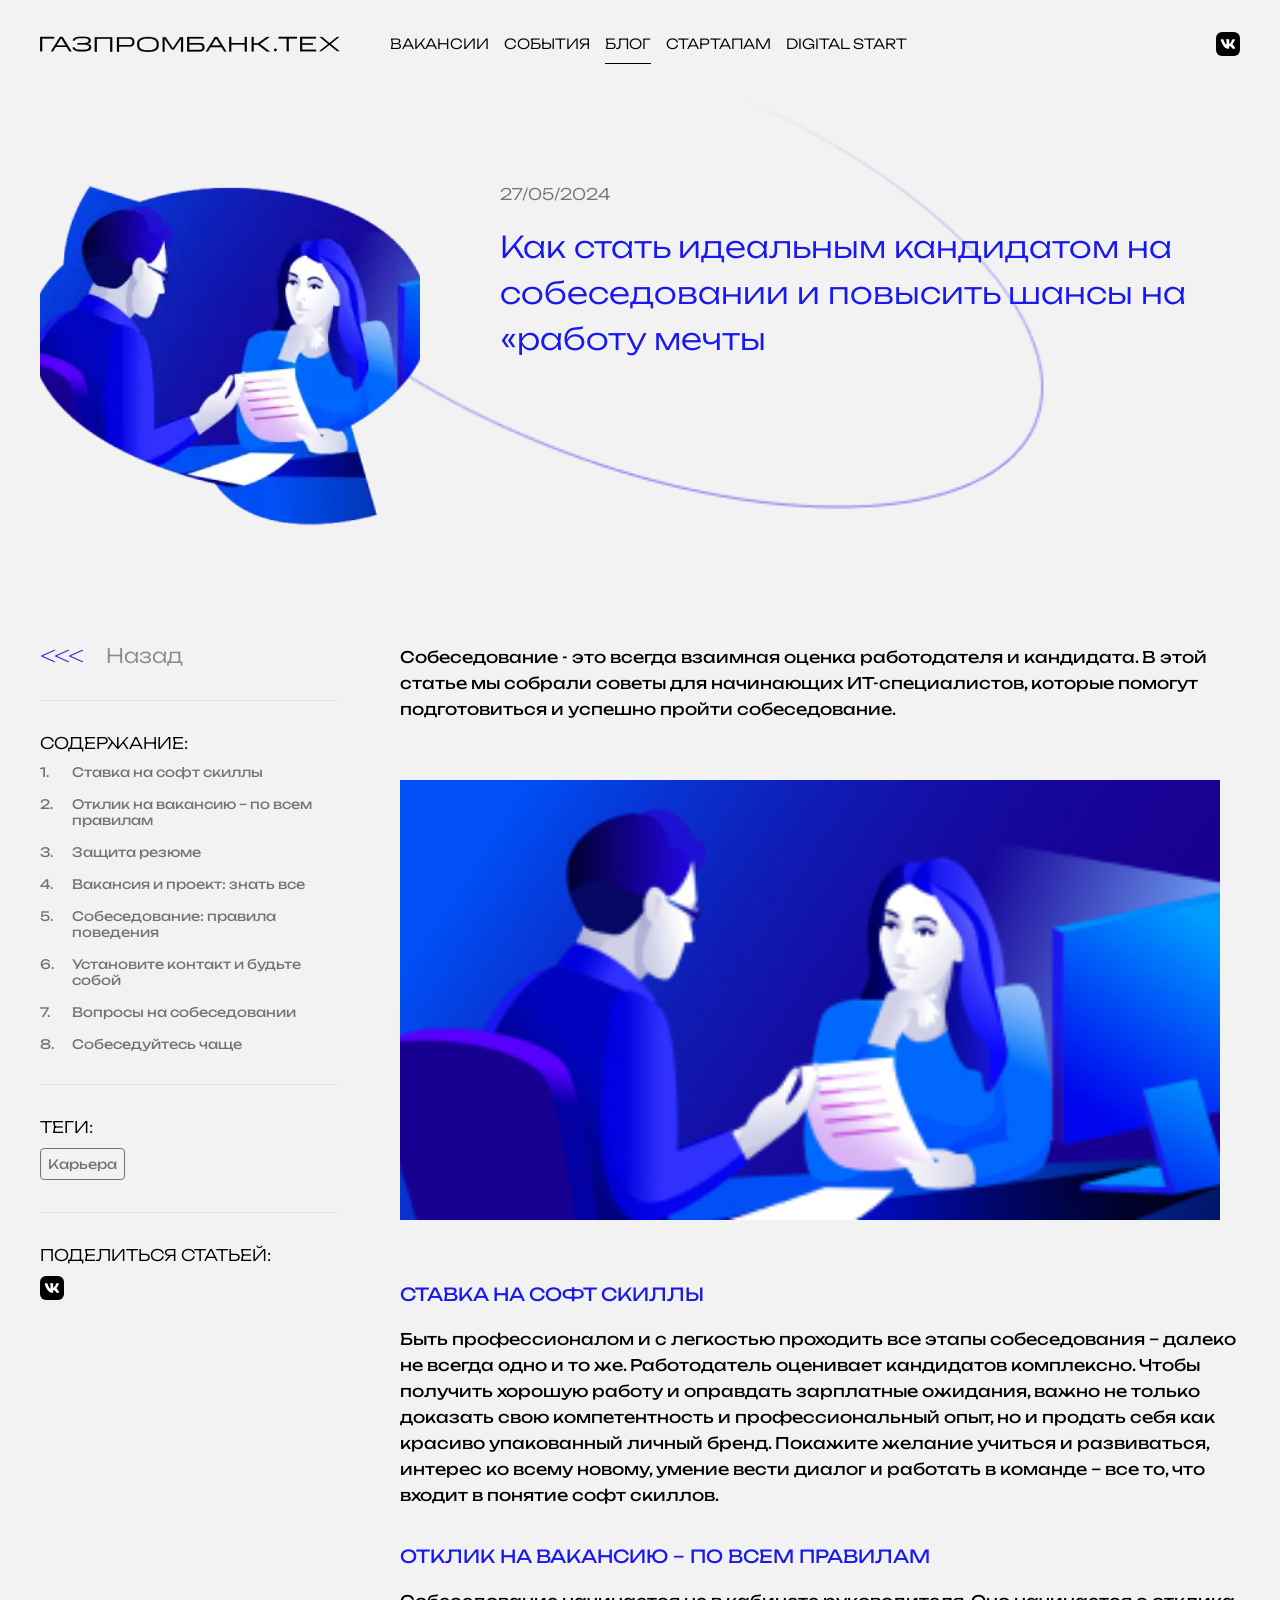
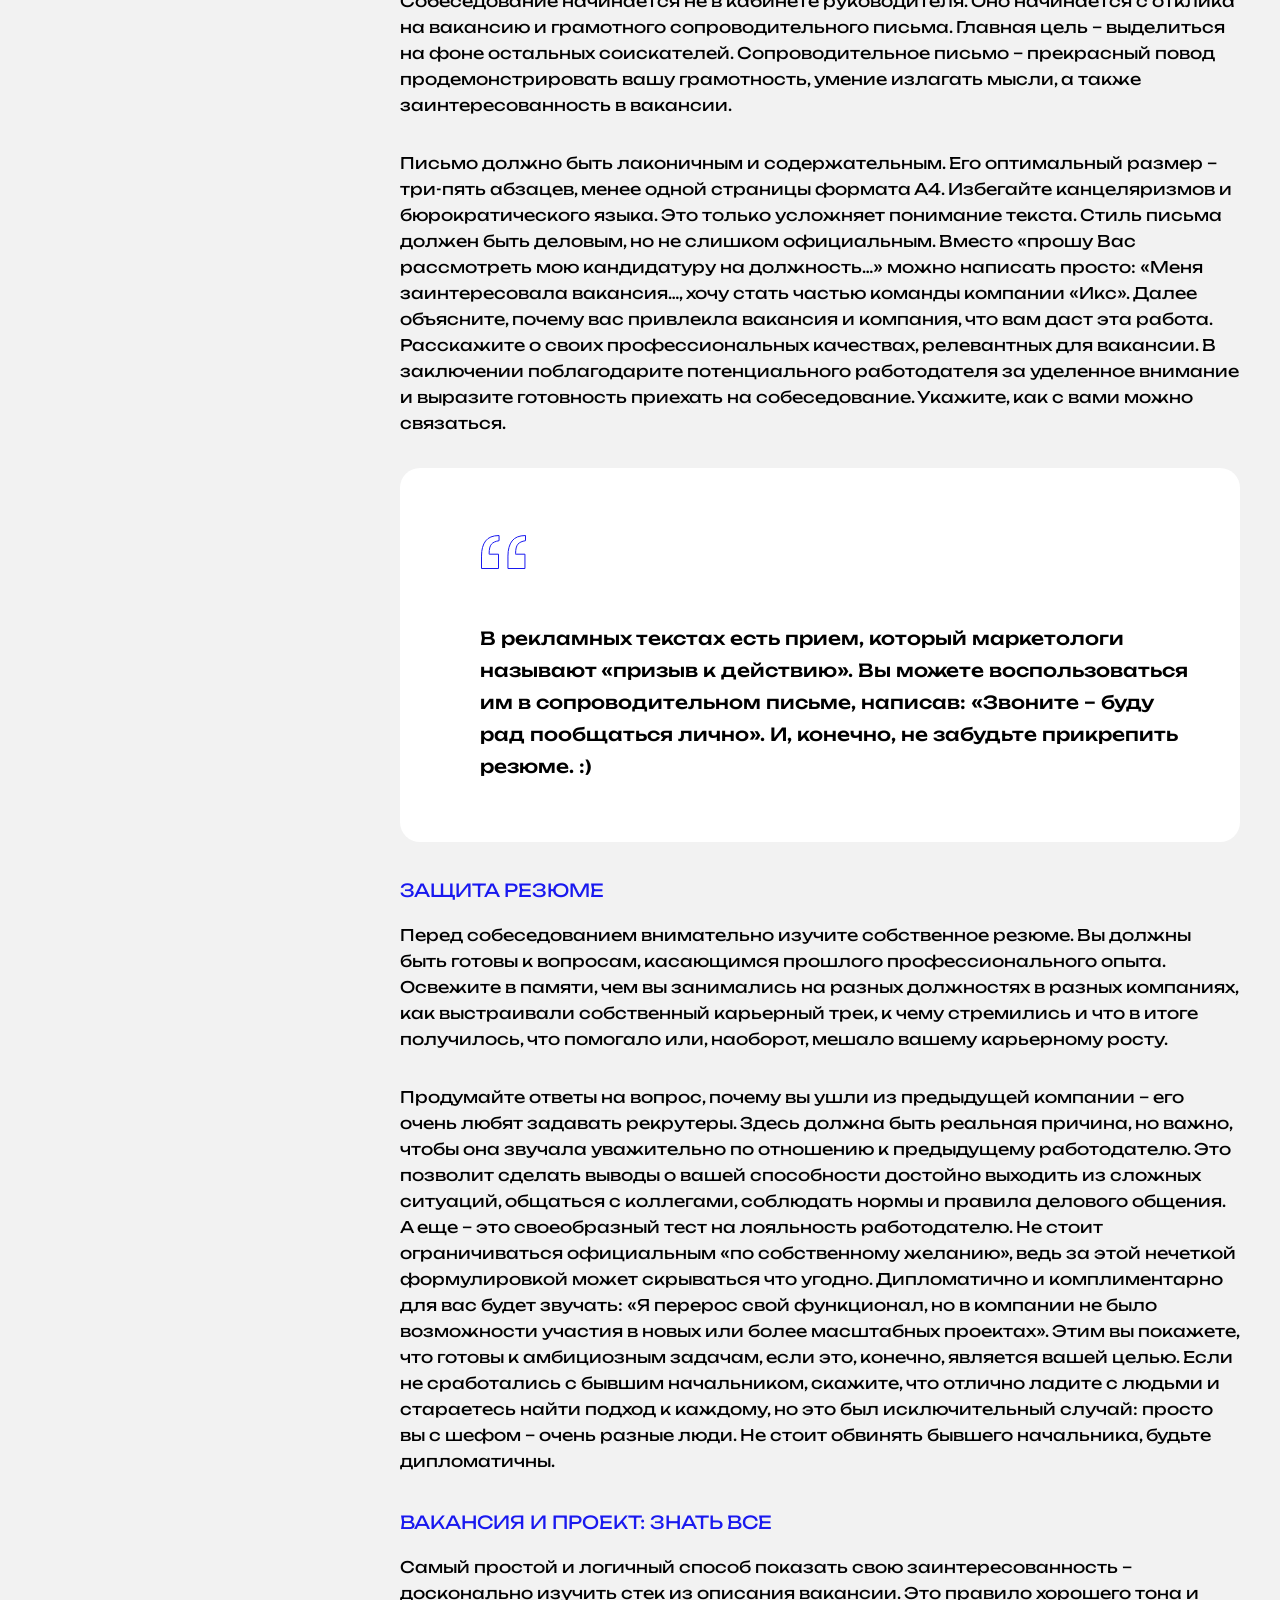
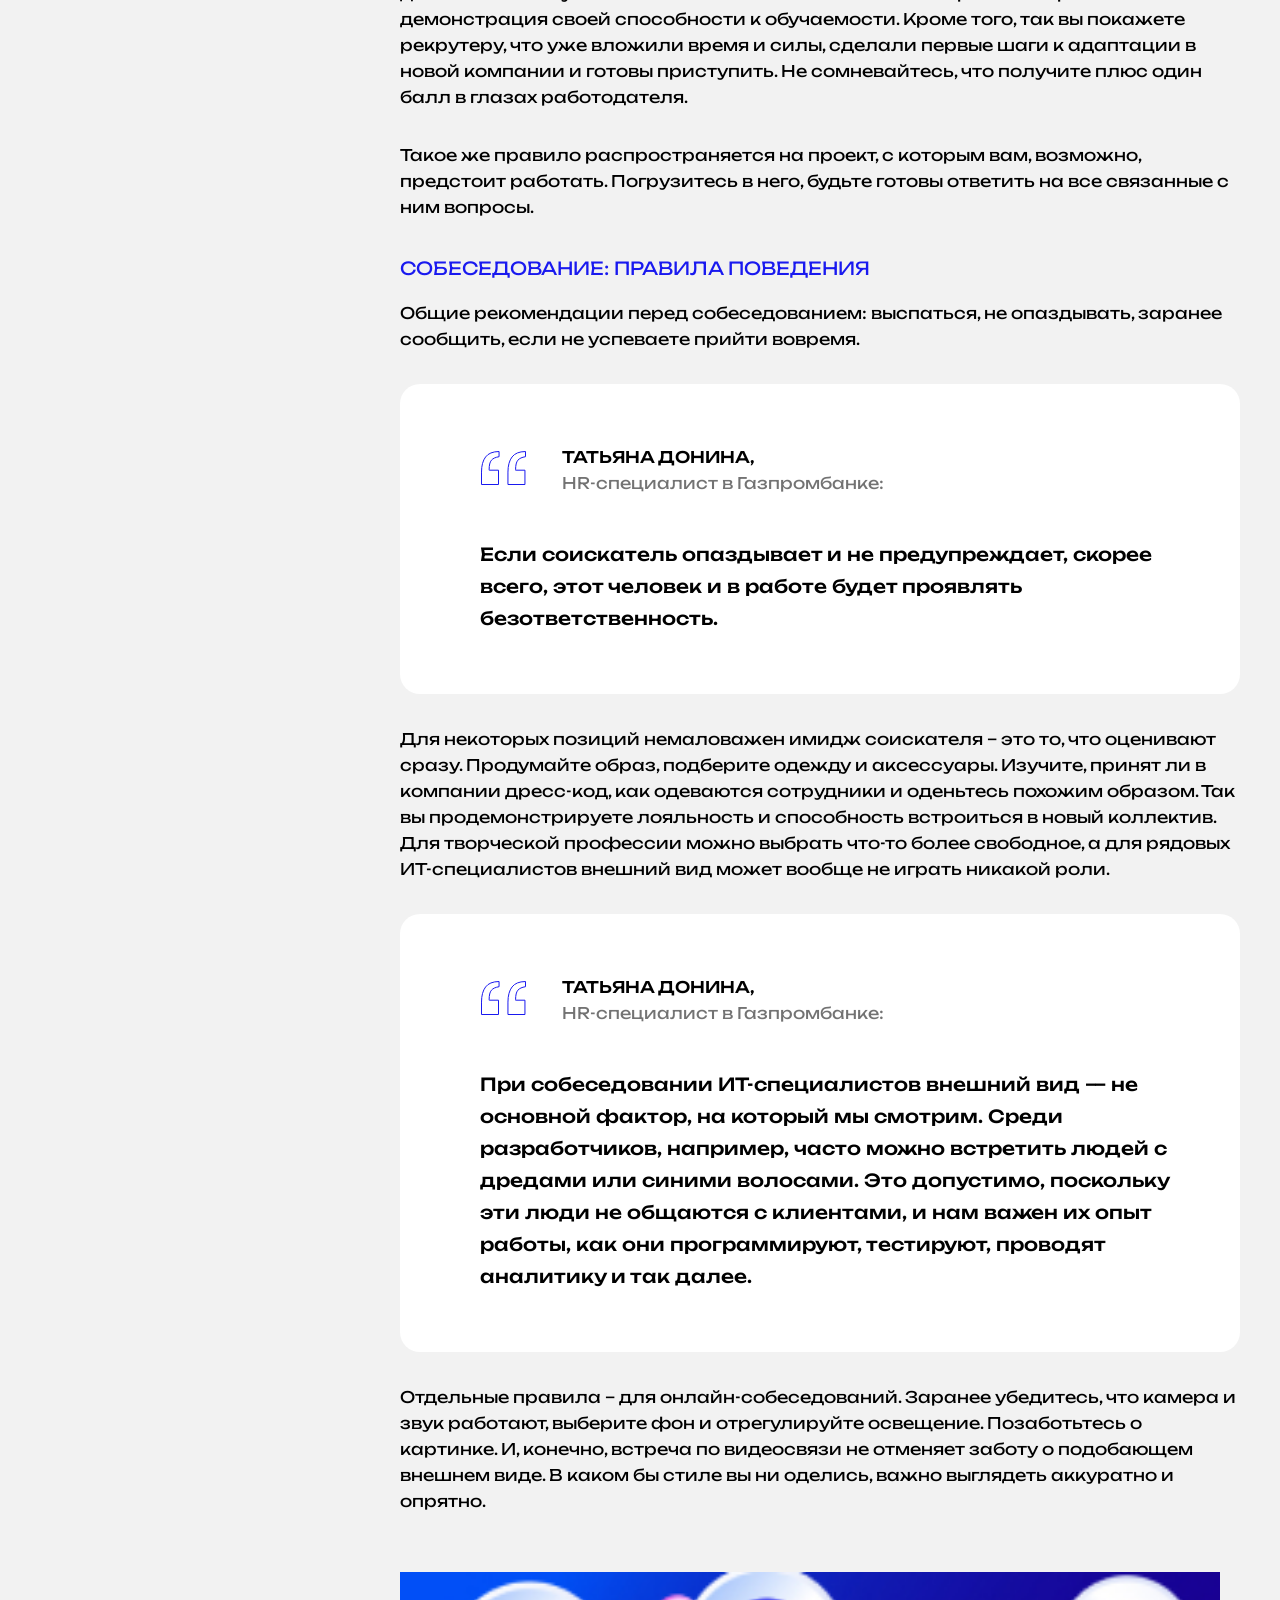
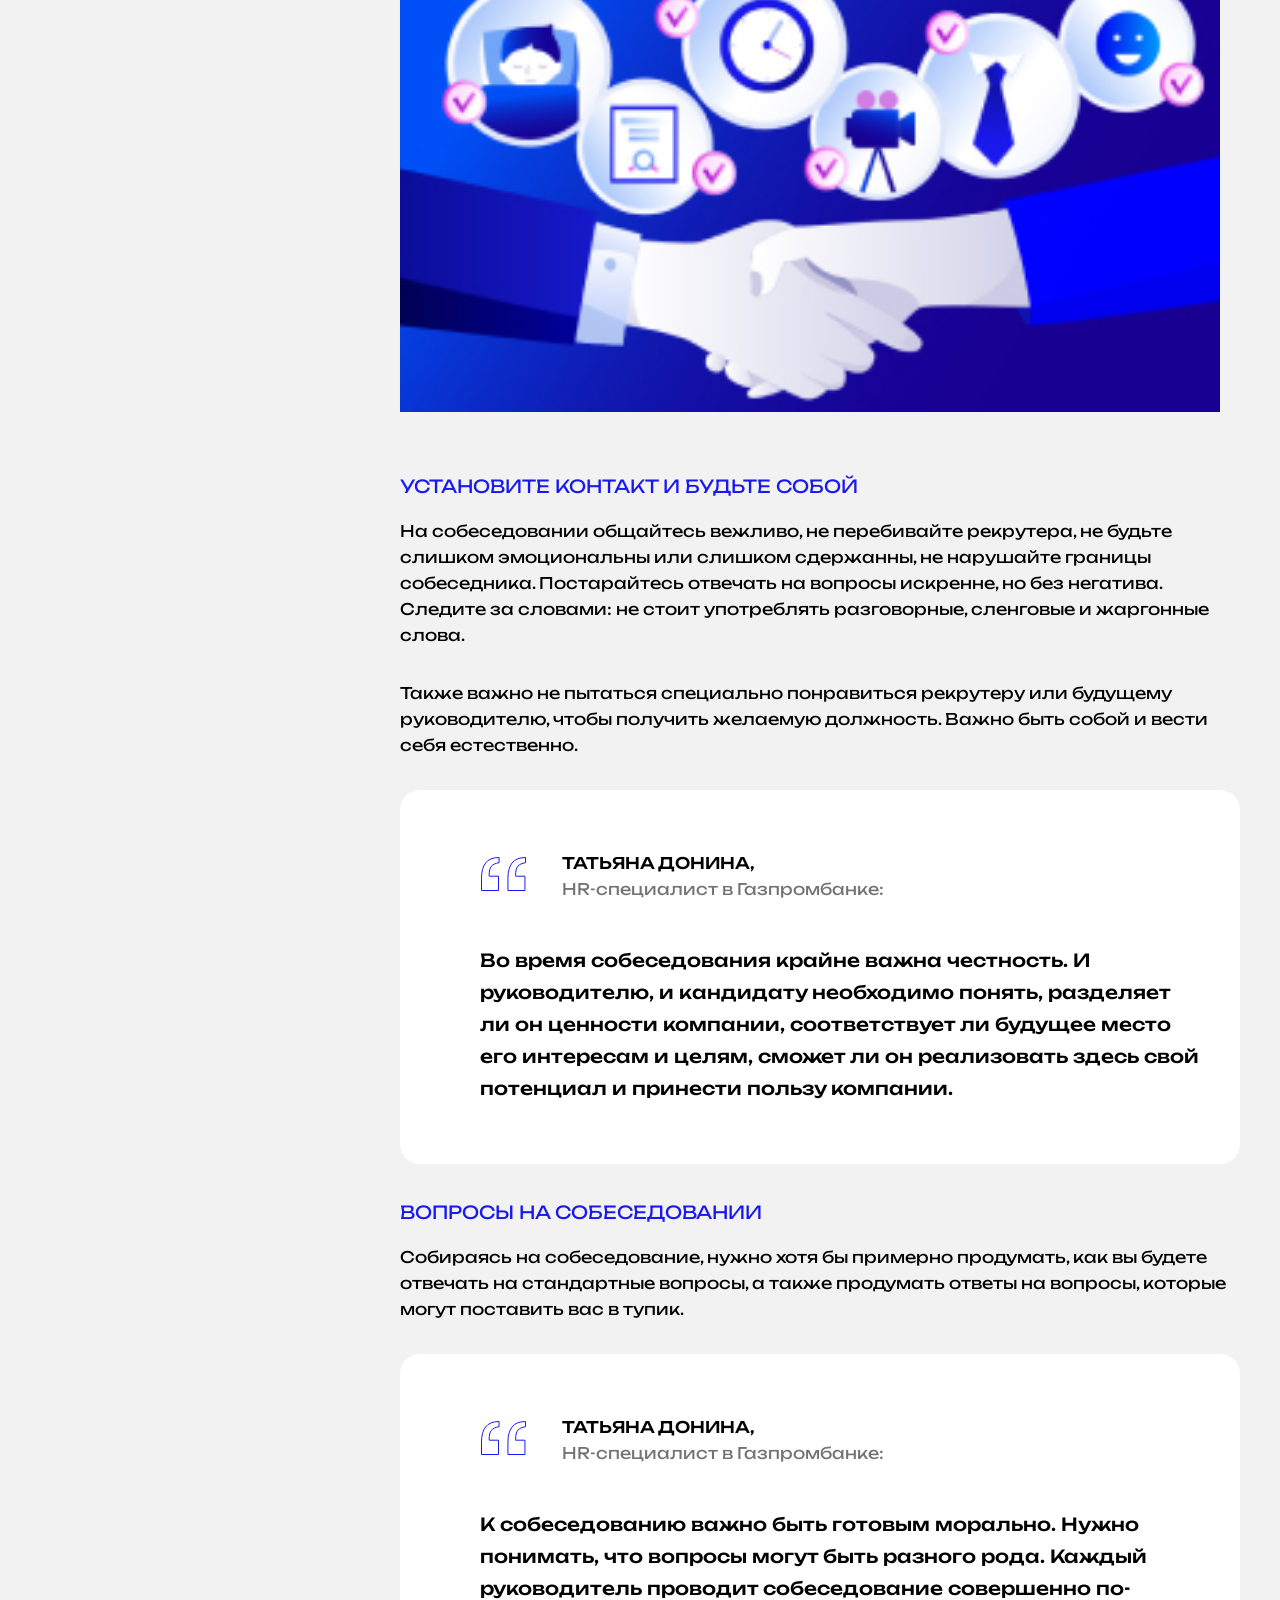
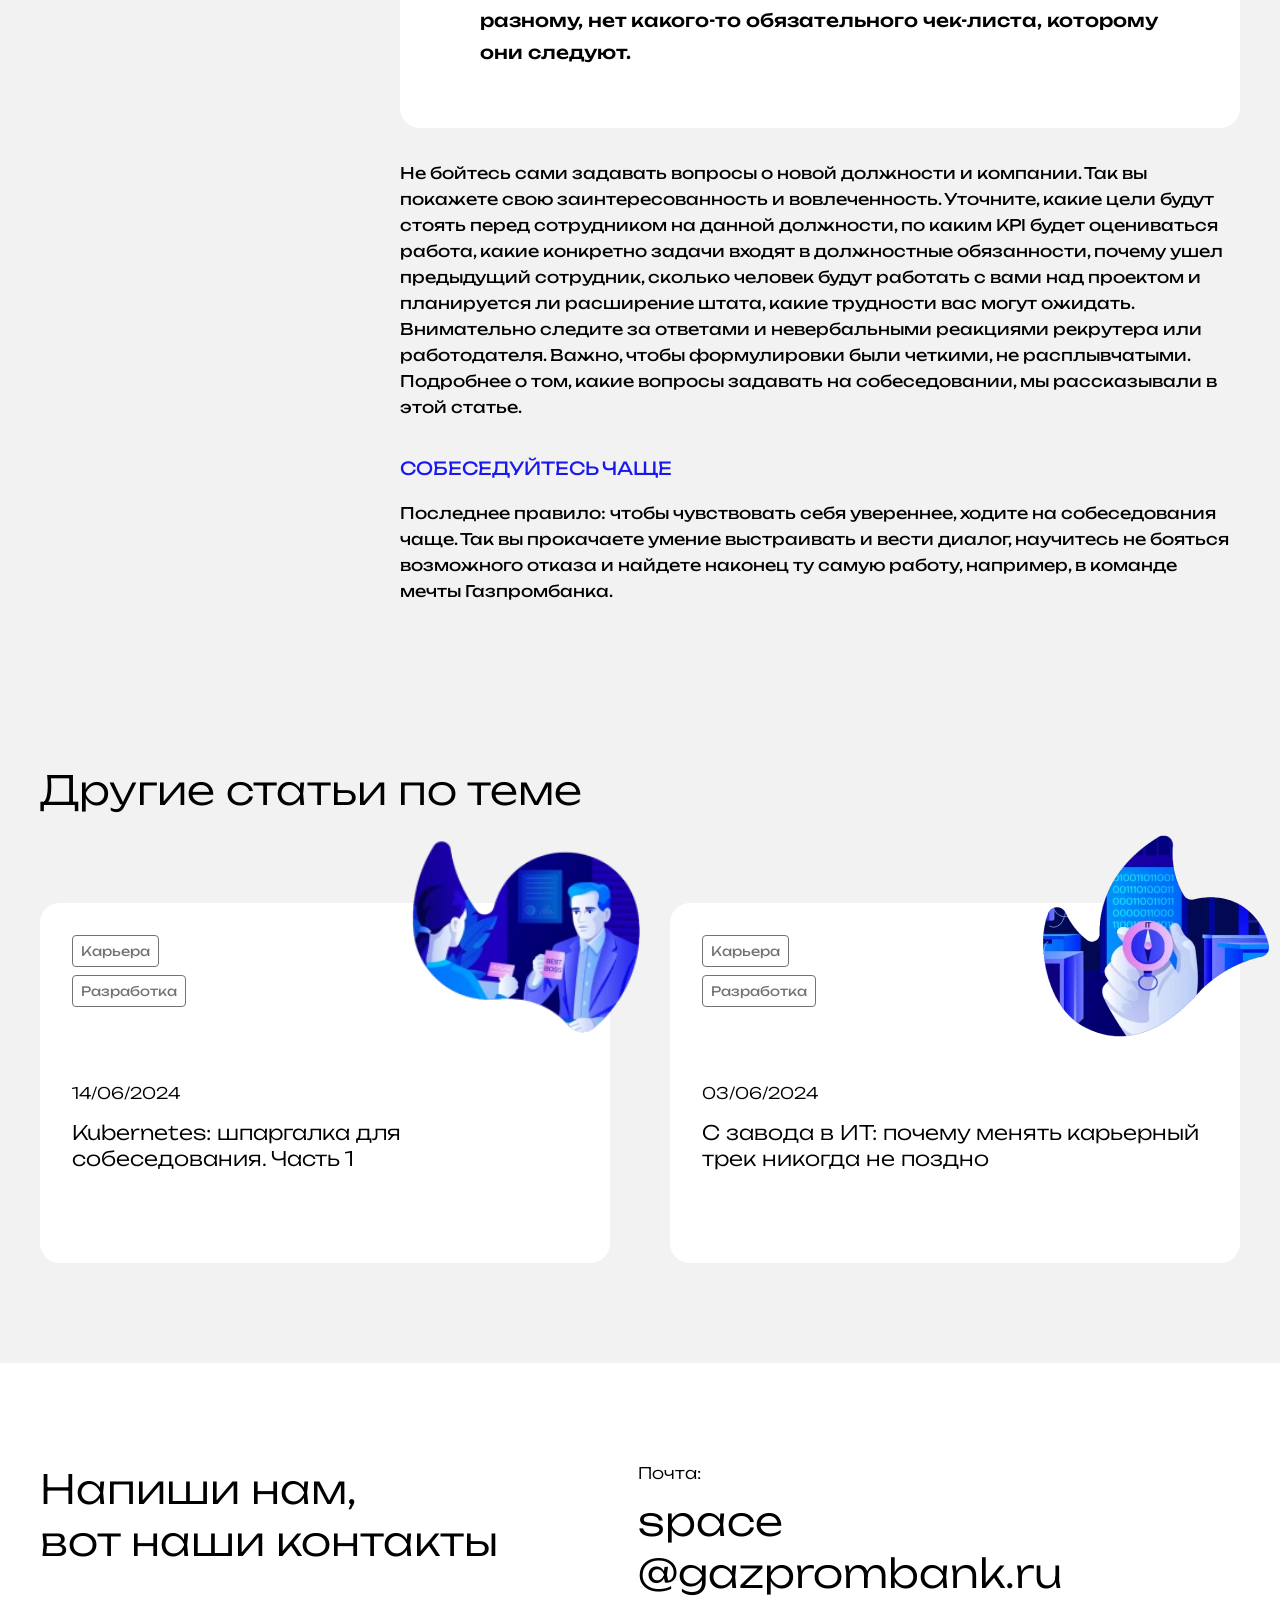
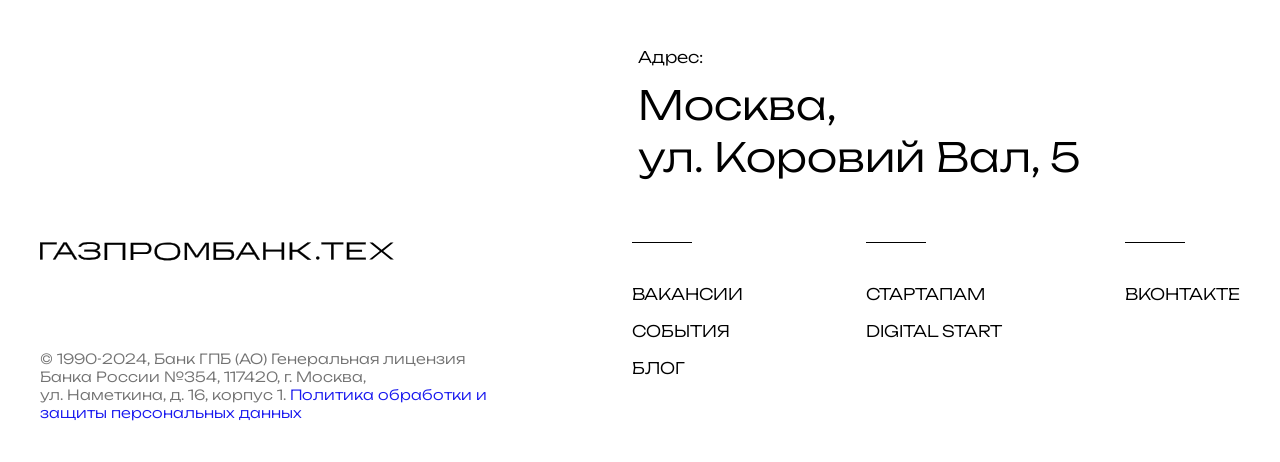
==== commit fb3dc1df: "minor error" ====
--- a/article.html
+++ b/article.html
@@ -78,7 +78,7 @@
       </div>
       <div class="container">
         <div class="article-hero__wrapper">
-          <a class="article-hero__back link-back" href="#">
+          <a class="article-hero__back link-back" href="./index.html">
             <svg class="link-back__icon" width="46" height="14" aria-hidden="true">
               <use xlink:href="images/sprite.svg#icon-arrow-left"></use>
             </svg>
@@ -102,7 +102,7 @@
           <div class="article-hero__info">
             <span class="article-hero__date">27/05/2024</span>
             <h1 class="article-hero__title">Как стать идеальным кандидатом на собеседовании и повысить шансы на «работу
-              мечты»</h1>
+              мечты</h1>
           </div>
         </div>
       </div>
